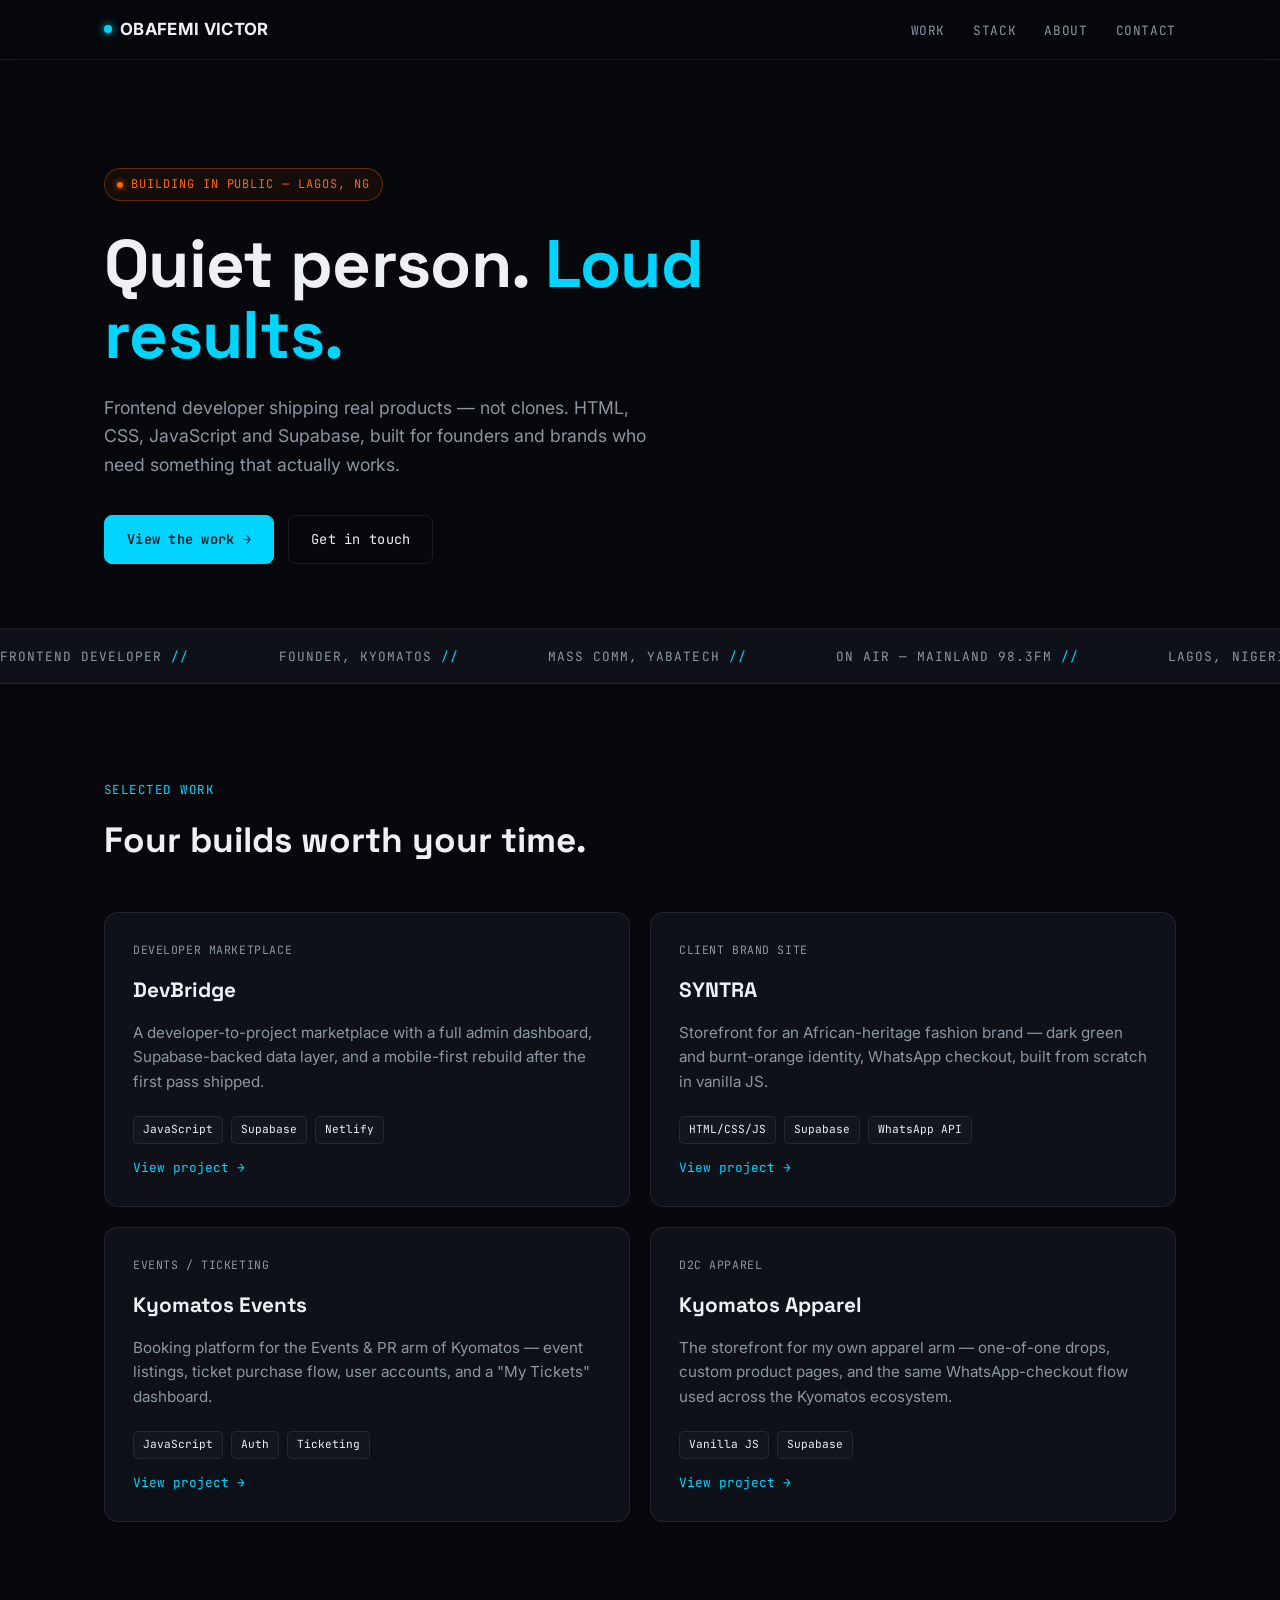
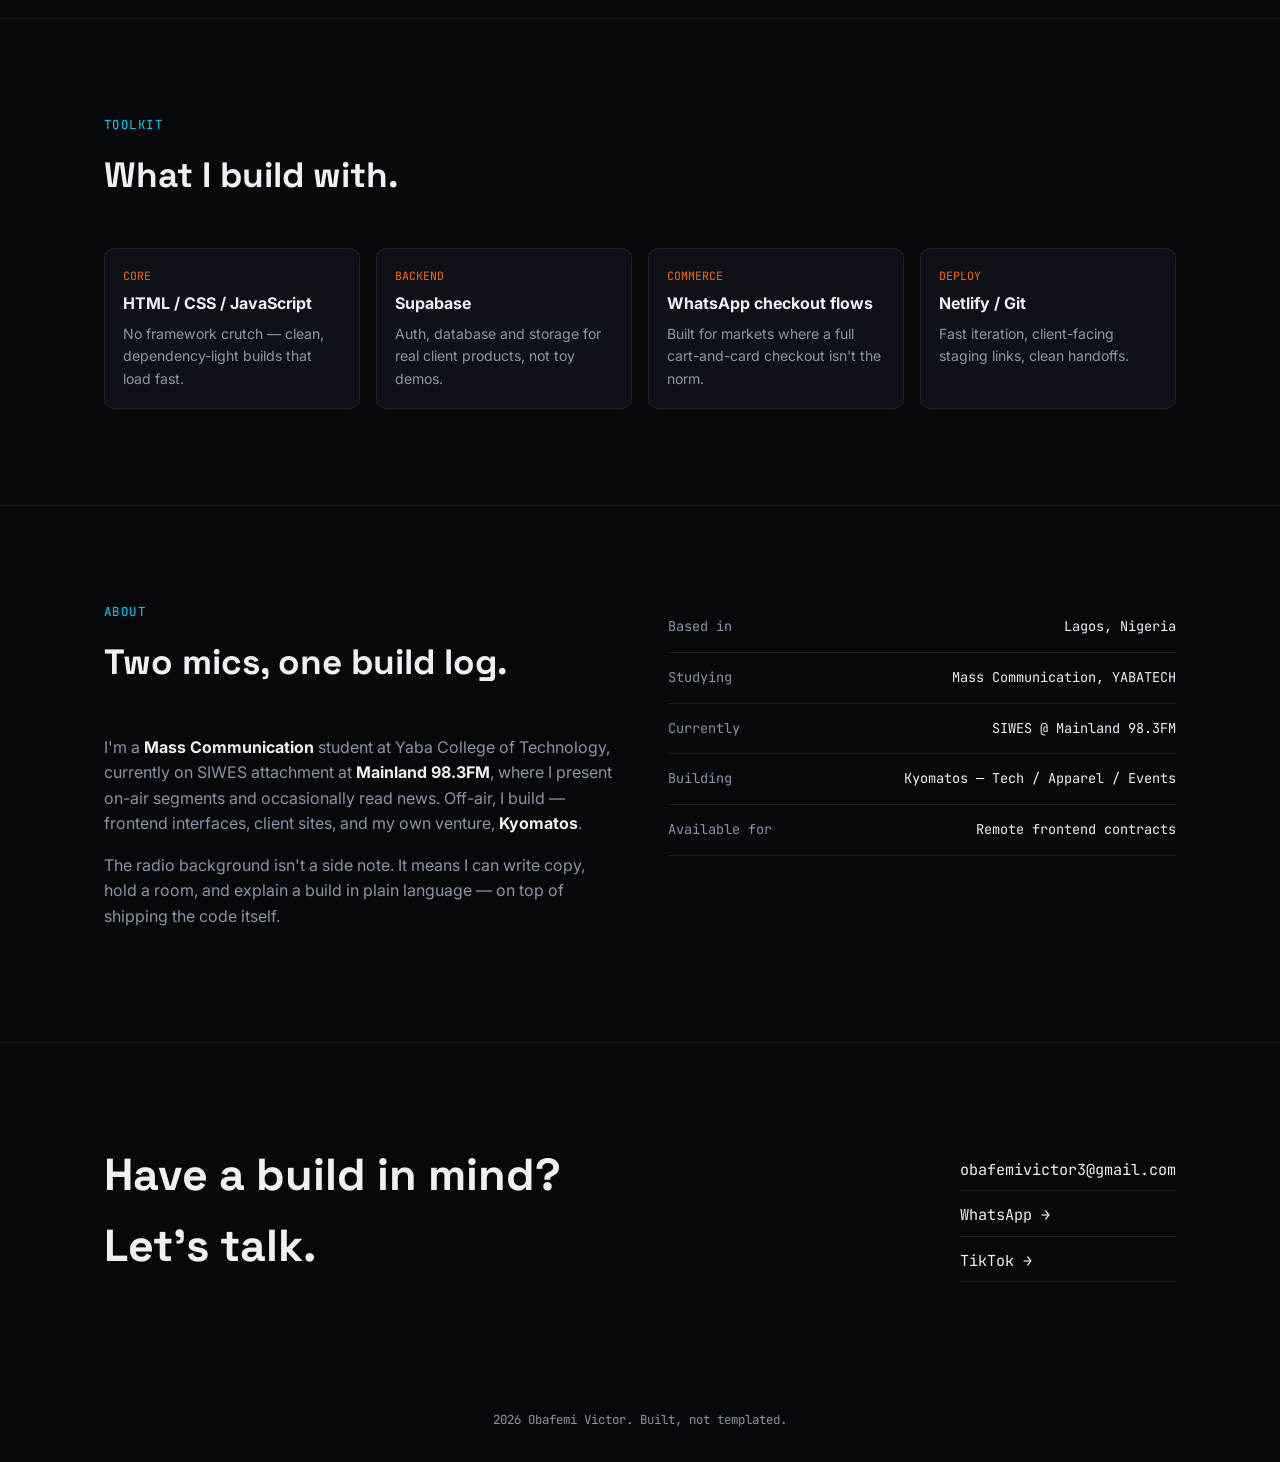
==== index.html @ 8e0d672c "Add files via upload" ====
<!DOCTYPE html>
<html lang="en">
<head>
<meta charset="UTF-8">
<meta name="viewport" content="width=device-width, initial-scale=1.0">
<title>Obafemi Victor — Frontend Developer</title>
<meta name="description" content="Obafemi Victor — frontend developer building Kyomatos, DevBridge, SYNTRA and more. Lagos, Nigeria.">
<link rel="preconnect" href="https://fonts.googleapis.com">
<link rel="preconnect" href="https://fonts.gstatic.com" crossorigin>
<link href="https://fonts.googleapis.com/css2?family=Space+Grotesk:wght@500;600;700&family=Inter:wght@400;500;600&family=JetBrains+Mono:wght@400;500&display=swap" rel="stylesheet">
<link rel="stylesheet" href="style.css">
</head>
<body>
<a class="skip-link" href="#main">Skip to content</a>

<header>
  <div class="navbar">
    <a href="#" class="brand"><span class="dot"></span> OBAFEMI VICTOR</a>
    <button class="nav-toggle" id="navToggle" aria-controls="primary-nav" aria-expanded="false" aria-label="Toggle navigation">☰</button>
    <nav id="primary-nav" aria-label="Primary">
      <ul>
        <li><a href="#work">Work</a></li>
        <li><a href="#stack">Stack</a></li>
        <li><a href="#about">About</a></li>
        <li><a href="#contact">Contact</a></li>
      </ul>
    </nav>
  </div>
</header>

<main id="main">

  <section class="hero">
    <div class="wrap">
      <div class="live-badge"><span class="dot"></span> Building in public — Lagos, NG</div>
      <h1>Quiet person. <span class="accent">Loud results.</span></h1>
      <p class="sub">Frontend developer shipping real products — not clones. HTML, CSS, JavaScript and Supabase, built for founders and brands who need something that actually works.</p>
      <div class="hero-ctas">
        <a href="#work" class="btn btn-primary">View the work →</a>
        <a href="#contact" class="btn btn-ghost">Get in touch</a>
      </div>
    </div>
  </section>

  <div class="ticker" aria-hidden="true">
    <div class="ticker-track">
      <span>FRONTEND DEVELOPER <span class="sep">//</span></span>
      <span>FOUNDER, KYOMATOS <span class="sep">//</span></span>
      <span>MASS COMM, YABATECH <span class="sep">//</span></span>
      <span>ON AIR — MAINLAND 98.3FM <span class="sep">//</span></span>
      <span>LAGOS, NIGERIA <span class="sep">//</span></span>
      <span>FRONTEND DEVELOPER <span class="sep">//</span></span>
      <span>FOUNDER, KYOMATOS <span class="sep">//</span></span>
      <span>MASS COMM, YABATECH <span class="sep">//</span></span>
      <span>ON AIR — MAINLAND 98.3FM <span class="sep">//</span></span>
      <span>LAGOS, NIGERIA <span class="sep">//</span></span>
    </div>
  </div>

  <section id="work">
    <div class="wrap">
      <div class="eyebrow">Selected work</div>
      <h2 class="section-title">Four builds worth your time.</h2>
      <div class="work-grid">

        <article class="work-card">
          <span class="freq">DEVELOPER MARKETPLACE</span>
          <h3>DevBridge</h3>
          <p>A developer-to-project marketplace with a full admin dashboard, Supabase-backed data layer, and a mobile-first rebuild after the first pass shipped.</p>
          <div class="tag-row">
            <span class="tag">JavaScript</span>
            <span class="tag">Supabase</span>
            <span class="tag">Netlify</span>
          </div>
          <a href="https://devbrigde.netlify.app" class="work-link" target="_blank">View project →</a>
        </article>

        <article class="work-card">
          <span class="freq">CLIENT BRAND SITE</span>
          <h3>SYNTRA</h3>
          <p>Storefront for an African-heritage fashion brand — dark green and burnt-orange identity, WhatsApp checkout, built from scratch in vanilla JS.</p>
          <div class="tag-row">
            <span class="tag">HTML/CSS/JS</span>
            <span class="tag">Supabase</span>
            <span class="tag">WhatsApp API</span>
          </div>
          <a href="#" class="work-link">View project →</a>
        </article>

        <article class="work-card">
          <span class="freq">EVENTS / TICKETING</span>
          <h3>Kyomatos Events</h3>
          <p>Booking platform for the Events & PR arm of Kyomatos — event listings, ticket purchase flow, user accounts, and a "My Tickets" dashboard.</p>
          <div class="tag-row">
            <span class="tag">JavaScript</span>
            <span class="tag">Auth</span>
            <span class="tag">Ticketing</span>
          </div>
          <a href="https://kyomatos-events.netlify.app/" class="work-link" target="_blank" rel="noopener">View project →</a>
        </article>

        <article class="work-card">
          <span class="freq">D2C APPAREL</span>
          <h3>Kyomatos Apparel</h3>
          <p>The storefront for my own apparel arm — one-of-one drops, custom product pages, and the same WhatsApp-checkout flow used across the Kyomatos ecosystem.</p>
          <div class="tag-row">
            <span class="tag">Vanilla JS</span>
            <span class="tag">Supabase</span>
          </div>
          <a href="https://kyomatos-apparel.netlify.app" class="work-link" target="_blank">View project →</a>
        </article>

      </div>
    </div>
  </section>

  <section id="stack">
    <div class="wrap">
      <div class="eyebrow">Toolkit</div>
      <h2 class="section-title">What I build with.</h2>
      <div class="stack-grid">
        <div class="stack-item"><span class="freq">CORE</span><h4>HTML / CSS / JavaScript</h4><p>No framework crutch — clean, dependency-light builds that load fast.</p></div>
        <div class="stack-item"><span class="freq">BACKEND</span><h4>Supabase</h4><p>Auth, database and storage for real client products, not toy demos.</p></div>
        <div class="stack-item"><span class="freq">COMMERCE</span><h4>WhatsApp checkout flows</h4><p>Built for markets where a full cart-and-card checkout isn't the norm.</p></div>
        <div class="stack-item"><span class="freq">DEPLOY</span><h4>Netlify / Git</h4><p>Fast iteration, client-facing staging links, clean handoffs.</p></div>
      </div>
    </div>
  </section>

  <section id="about">
    <div class="wrap">
      <div class="about-layout">
        <div>
          <div class="eyebrow">About</div>
          <h2 class="section-title">Two mics, one build log.</h2>
          <p>I'm a <strong>Mass Communication</strong> student at Yaba College of Technology, currently on SIWES attachment at <strong>Mainland 98.3FM</strong>, where I present on-air segments and occasionally read news. Off-air, I build — frontend interfaces, client sites, and my own venture, <strong>Kyomatos</strong>.</p>
          <p>The radio background isn't a side note. It means I can write copy, hold a room, and explain a build in plain language — on top of shipping the code itself.</p>
        </div>
        <div>
          <div class="stat-line"><span>Based in</span><span>Lagos, Nigeria</span></div>
          <div class="stat-line"><span>Studying</span><span>Mass Communication, YABATECH</span></div>
          <div class="stat-line"><span>Currently</span><span>SIWES @ Mainland 98.3FM</span></div>
          <div class="stat-line"><span>Building</span><span>Kyomatos — Tech / Apparel / Events</span></div>
          <div class="stat-line"><span>Available for</span><span>Remote frontend contracts</span></div>
        </div>
      </div>
    </div>
  </section>

  <section id="contact" class="contact-section">
    <div class="wrap">
      <div class="contact-inner">
        <h2>Have a build in mind? Let's talk.</h2>
        <div class="contact-links">
          <a href="mailto:hello@example.com">obafemivictor3@gmail.com</a>
          <a href="https://wa.me/2349076400725" target="_blank" rel="noopener">WhatsApp →</a>
          <a href="#" target="_blank" rel="noopener">TikTok →</a>
        </div>
      </div>
    </div>
  </section>

</main>

<footer>
  <span id="year"></span> Obafemi Victor. Built, not templated.
</footer>

<script>
  document.getElementById('year').textContent = new Date().getFullYear();

  const navToggle = document.getElementById('navToggle');
  const primaryNav = document.getElementById('primary-nav');
  navToggle.addEventListener('click', () => {
    const isOpen = primaryNav.classList.toggle('open');
    navToggle.setAttribute('aria-expanded', isOpen);
  });
  primaryNav.querySelectorAll('a').forEach(a => {
    a.addEventListener('click', () => {
      primaryNav.classList.remove('open');
      navToggle.setAttribute('aria-expanded', 'false');
    });
  });
</script>
</body>
</html>
---- style.css ----
:root{
    --bg: #06080b;
    --surface: #0e1218;
    --surface-2: #12161e;
    --line: rgba(255,255,255,0.08);
    --text: #eef1f4;
    --muted: #8b96a3;
    --cyan: #00d4ff;
    --orange: #ff6600;
  }
  *{ margin:0; padding:0; box-sizing:border-box; }
  html{ scroll-behavior:smooth; }
  body{
    background: var(--bg);
    color: var(--text);
    font-family:'Inter', sans-serif;
    line-height:1.6;
    -webkit-font-smoothing:antialiased;
  }
  h1,h2,h3{ font-family:'Space Grotesk', sans-serif; }
  .mono{ font-family:'JetBrains Mono', monospace; }
  a{ color:inherit; text-decoration:none; }
  img{ max-width:100%; display:block; }
  ::selection{ background: var(--cyan); color:#000; }

  .skip-link{ position:absolute; left:-999px; top:0; background:#000; color:#fff; padding:10px 16px; z-index:999; }
  .skip-link:focus{ left:10px; top:10px; }

  a:focus-visible, button:focus-visible{
    outline: 2px solid var(--cyan);
    outline-offset: 3px;
  }

  @media (prefers-reduced-motion: reduce){
    *{ animation-duration:0.001ms !important; animation-iteration-count:1 !important; transition-duration:0.001ms !important; scroll-behavior:auto !important; }
  }

  .wrap{ max-width:1120px; margin:0 auto; padding:0 24px; }

  /* ---------- NAV ---------- */
  header{
    position:fixed; top:0; left:0; right:0; z-index:100;
    background: rgba(6,8,11,0.85);
    backdrop-filter: blur(10px);
    border-bottom:1px solid var(--line);
  }
  .navbar{
    display:flex; align-items:center; justify-content:space-between;
    padding:16px 24px; max-width:1120px; margin:0 auto;
  }
  .brand{
    font-weight:700; font-size:1.05rem; letter-spacing:0.02em;
    display:flex; align-items:center; gap:8px;
  }
  .brand .dot{
    width:8px; height:8px; border-radius:50%; background:var(--cyan);
    box-shadow:0 0 8px var(--cyan);
    animation: pulse 2s ease-in-out infinite;
  }
  @keyframes pulse{ 0%,100%{ opacity:1; } 50%{ opacity:0.35; } }

  nav ul{ list-style:none; display:flex; gap:28px; }
  nav a{
    font-family:'JetBrains Mono', monospace;
    font-size:0.8rem; letter-spacing:0.05em; color:var(--muted);
    text-transform:uppercase; transition:color 0.2s ease;
  }
  nav a:hover{ color:var(--cyan); }

  .nav-toggle{
    display:none; background:none; border:1px solid var(--line);
    color:var(--text); padding:6px 10px; border-radius:6px; font-size:1.1rem; cursor:pointer;
  }

  /* ---------- HERO ---------- */
  .hero{
    padding:168px 0 64px;
    border-bottom:1px solid var(--line);
  }
  .live-badge{
    display:inline-flex; align-items:center; gap:8px;
    font-family:'JetBrains Mono', monospace; font-size:0.75rem;
    letter-spacing:0.08em; text-transform:uppercase;
    color: var(--orange);
    border:1px solid rgba(255,102,0,0.35);
    background: rgba(255,102,0,0.06);
    padding:6px 12px; border-radius:999px;
    margin-bottom:28px;
  }
  .live-badge .dot{
    width:6px; height:6px; border-radius:50%; background:var(--orange);
    box-shadow:0 0 6px var(--orange);
    animation: pulse 1.6s ease-in-out infinite;
  }
  .hero h1{
    font-size:clamp(2.4rem, 6vw, 4.2rem);
    line-height:1.05;
    font-weight:700;
    max-width:820px;
    letter-spacing:-0.01em;
  }
  .hero h1 .accent{ color: var(--cyan); }
  .hero p.sub{
    margin-top:24px;
    max-width:560px;
    font-size:1.1rem;
    color: var(--muted);
  }
  .hero-ctas{ display:flex; gap:14px; margin-top:36px; flex-wrap:wrap; }
  .btn{
    display:inline-flex; align-items:center; gap:8px;
    padding:13px 22px; border-radius:8px;
    font-family:'JetBrains Mono', monospace; font-size:0.85rem;
    letter-spacing:0.02em;
    border:1px solid var(--line);
    transition: border-color 0.2s ease, transform 0.2s ease, background 0.2s ease;
  }
  .btn-primary{ background: var(--cyan); color:#001318; border-color:var(--cyan); font-weight:600; }
  .btn-primary:hover{ transform: translateY(-2px); box-shadow:0 8px 24px rgba(0,212,255,0.25); }
  .btn-ghost:hover{ border-color: var(--cyan); color:var(--cyan); }

  /* ---------- TICKER ---------- */
  .ticker{
    border-bottom:1px solid var(--line);
    background: var(--surface);
    overflow:hidden;
    white-space:nowrap;
    padding:14px 0;
  }
  .ticker-track{
    display:inline-block;
    font-family:'JetBrains Mono', monospace;
    font-size:0.8rem; letter-spacing:0.08em; color:var(--muted);
    animation: scroll-left 28s linear infinite;
  }
  .ticker-track span{ margin-right:40px; }
  .ticker-track .sep{ color: var(--cyan); }
  @keyframes scroll-left{
    from{ transform: translateX(0); }
    to{ transform: translateX(-50%); }
  }

  /* ---------- SECTION HEADERS ---------- */
  section{ padding:96px 0; border-bottom:1px solid var(--line); }
  .eyebrow{
    font-family:'JetBrains Mono', monospace;
    font-size:0.78rem; letter-spacing:0.12em; text-transform:uppercase;
    color: var(--cyan); margin-bottom:12px;
  }
  .section-title{
    font-size:clamp(1.6rem, 3vw, 2.2rem);
    font-weight:700; margin-bottom:44px;
    max-width:600px;
  }

  /* ---------- WORK ---------- */
  .work-grid{
    display:grid; grid-template-columns:repeat(2, 1fr); gap:20px;
  }
  .work-card{
    background: var(--surface);
    border:1px solid var(--line);
    border-radius:14px;
    padding:28px;
    display:flex; flex-direction:column; gap:14px;
    transition: transform 0.25s ease, border-color 0.25s ease;
  }
  .work-card:hover{ transform: translateY(-4px); border-color: rgba(0,212,255,0.35); }
  .work-card .freq{
    font-family:'JetBrains Mono', monospace;
    font-size:0.72rem; color:var(--muted); letter-spacing:0.05em;
  }
  .work-card h3{ font-size:1.3rem; }
  .work-card p{ color: var(--muted); font-size:0.95rem; }
  .tag-row{ display:flex; flex-wrap:wrap; gap:8px; margin-top:auto; padding-top:8px; }
  .tag{
    font-family:'JetBrains Mono', monospace;
    font-size:0.7rem; color: var(--text);
    background: var(--surface-2);
    border:1px solid var(--line);
    padding:4px 9px; border-radius:5px;
  }
  .work-link{
    font-family:'JetBrains Mono', monospace; font-size:0.8rem;
    color: var(--cyan); display:inline-flex; align-items:center; gap:6px;
  }
  .work-link:hover{ text-decoration:underline; }

  /* ---------- STACK ---------- */
  .stack-grid{
    display:grid; grid-template-columns:repeat(auto-fit, minmax(220px,1fr));
    gap:16px;
  }
  .stack-item{
    border:1px solid var(--line); border-radius:10px; padding:18px;
    background: var(--surface);
  }
  .stack-item .freq{ font-family:'JetBrains Mono', monospace; color:var(--orange); font-size:0.72rem; margin-bottom:6px; display:block; }
  .stack-item h4{ font-size:1rem; margin-bottom:6px; }
  .stack-item p{ color:var(--muted); font-size:0.88rem; }

  /* ---------- ABOUT ---------- */
  .about-layout{ display:grid; grid-template-columns:1fr 1fr; gap:56px; align-items:start; }
  .about-layout p{ color:var(--muted); margin-bottom:16px; font-size:1rem; }
  .about-layout p strong{ color:var(--text); }
  .stat-line{
    display:flex; justify-content:space-between; padding:14px 0;
    border-bottom:1px solid var(--line);
    font-family:'JetBrains Mono', monospace; font-size:0.85rem;
  }
  .stat-line span:first-child{ color:var(--muted); }
  .stat-line span:last-child{ color:var(--text); }

  /* ---------- CONTACT ---------- */
  .contact-section{ border-bottom:none; }
  .contact-inner{
    display:flex; justify-content:space-between; align-items:flex-end;
    flex-wrap:wrap; gap:32px;
  }
  .contact-inner h2{
    font-size:clamp(1.8rem, 4vw, 2.8rem);
    max-width:560px;
  }
  .contact-links{ display:flex; flex-direction:column; gap:12px; }
  .contact-links a{
    font-family:'JetBrains Mono', monospace; font-size:0.95rem;
    color:var(--text); border-bottom:1px solid var(--line); padding-bottom:8px;
    transition:color 0.2s ease, border-color 0.2s ease;
  }
  .contact-links a:hover{ color:var(--cyan); border-color:var(--cyan); }

  footer{
    padding:32px 0; text-align:center;
    font-family:'JetBrains Mono', monospace; font-size:0.78rem; color:var(--muted);
  }

  /* ---------- RESPONSIVE ---------- */
  @media (max-width: 860px){
    .work-grid{ grid-template-columns:1fr; }
    .about-layout{ grid-template-columns:1fr; }
  }
  @media (max-width: 640px){
    .nav-toggle{ display:inline-flex; }
    nav#primary-nav{ display:none; position:absolute; top:100%; left:0; right:0; background:var(--bg); border-bottom:1px solid var(--line); }
    nav#primary-nav.open{ display:block; }
    nav#primary-nav ul{ flex-direction:column; gap:0; padding:8px 24px 16px; }
    nav#primary-nav a{ display:block; padding:12px 0; border-bottom:1px solid var(--line); }
    .hero{ padding-top:150px; }
    .contact-inner{ flex-direction:column; align-items:flex-start; }
  }
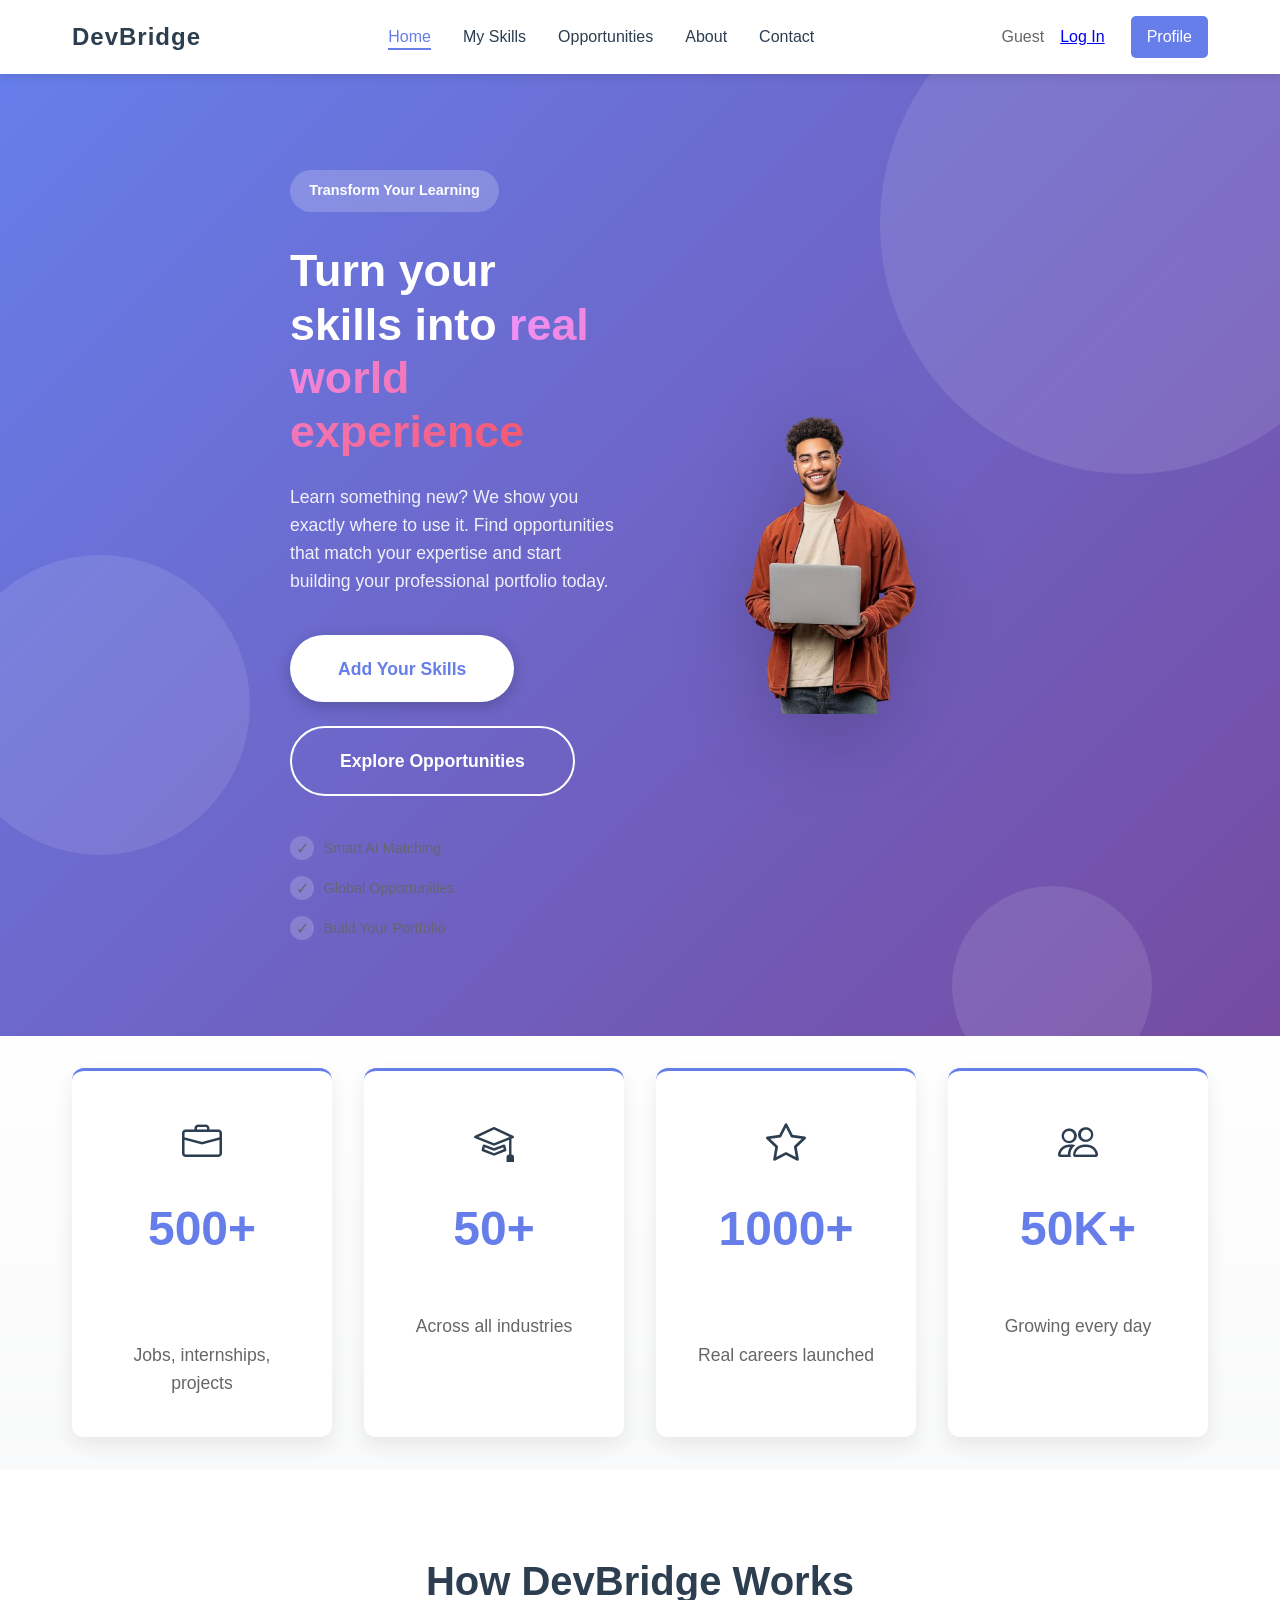
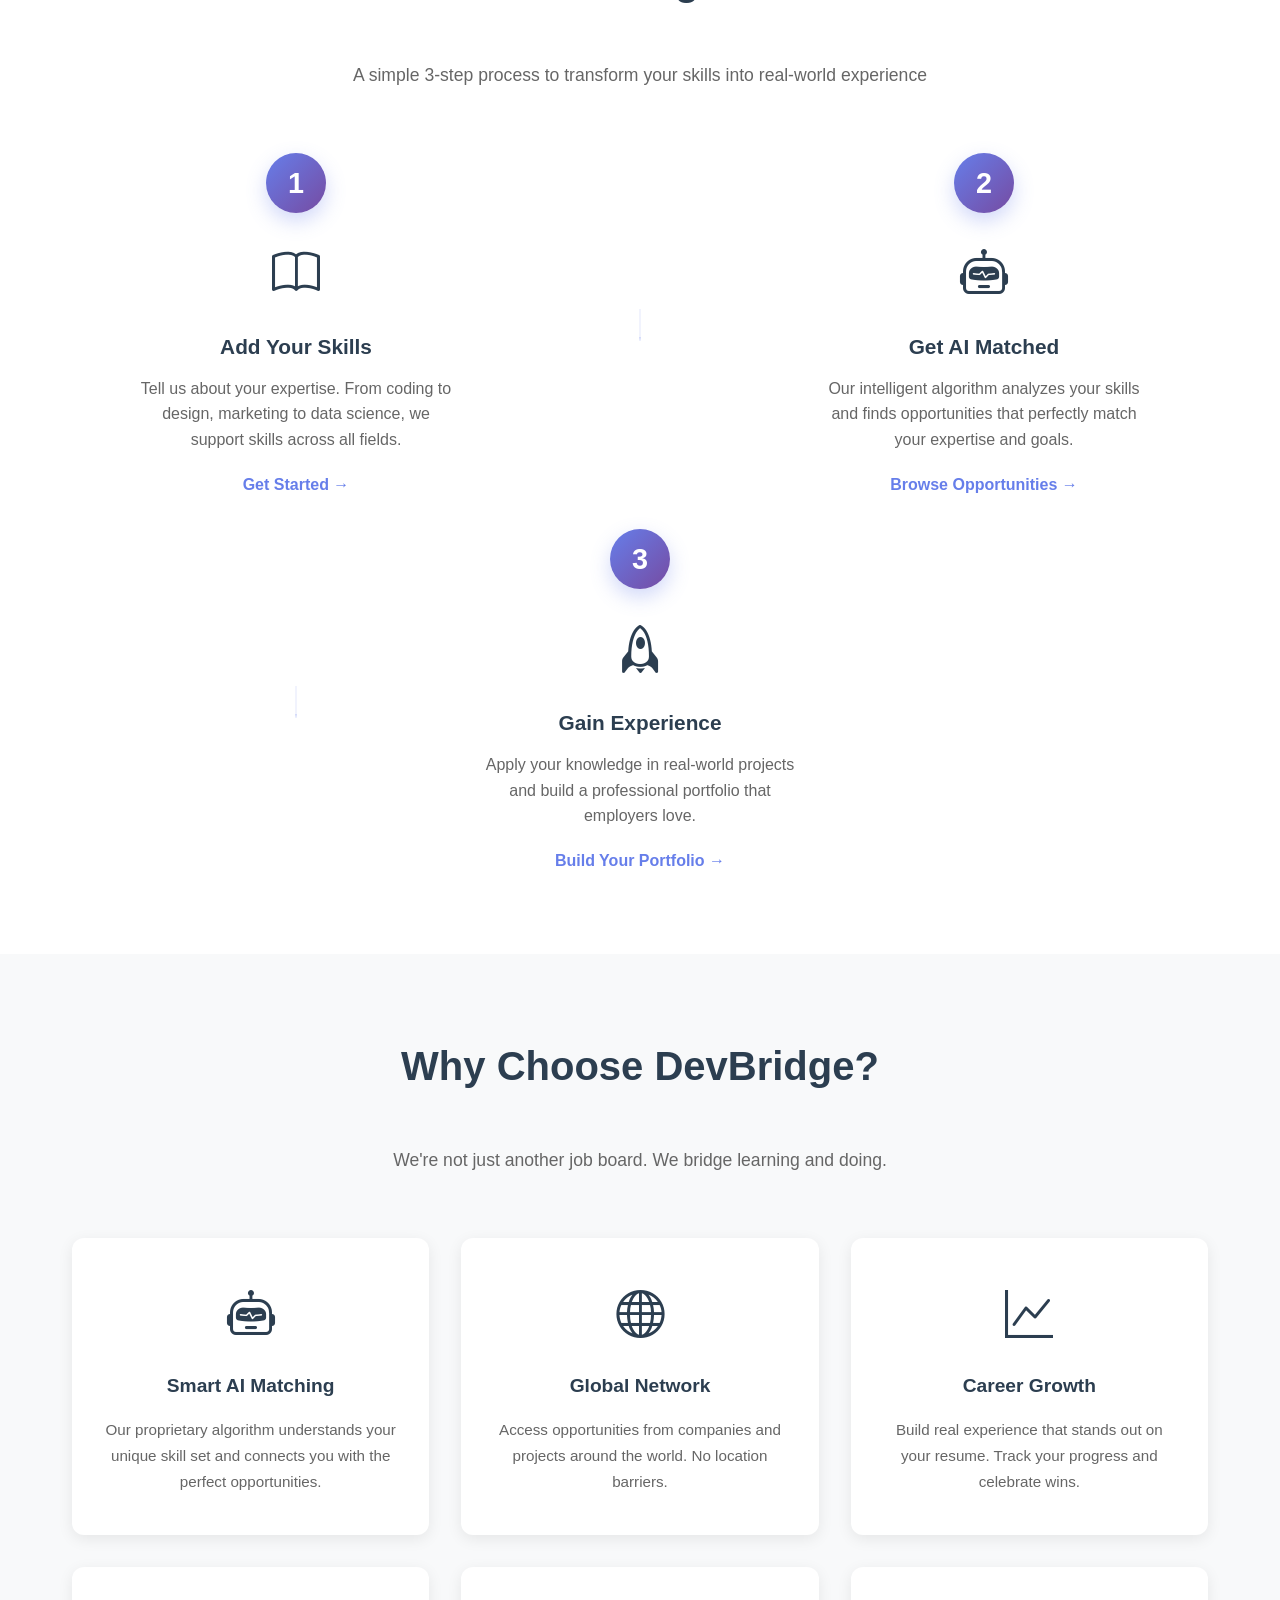
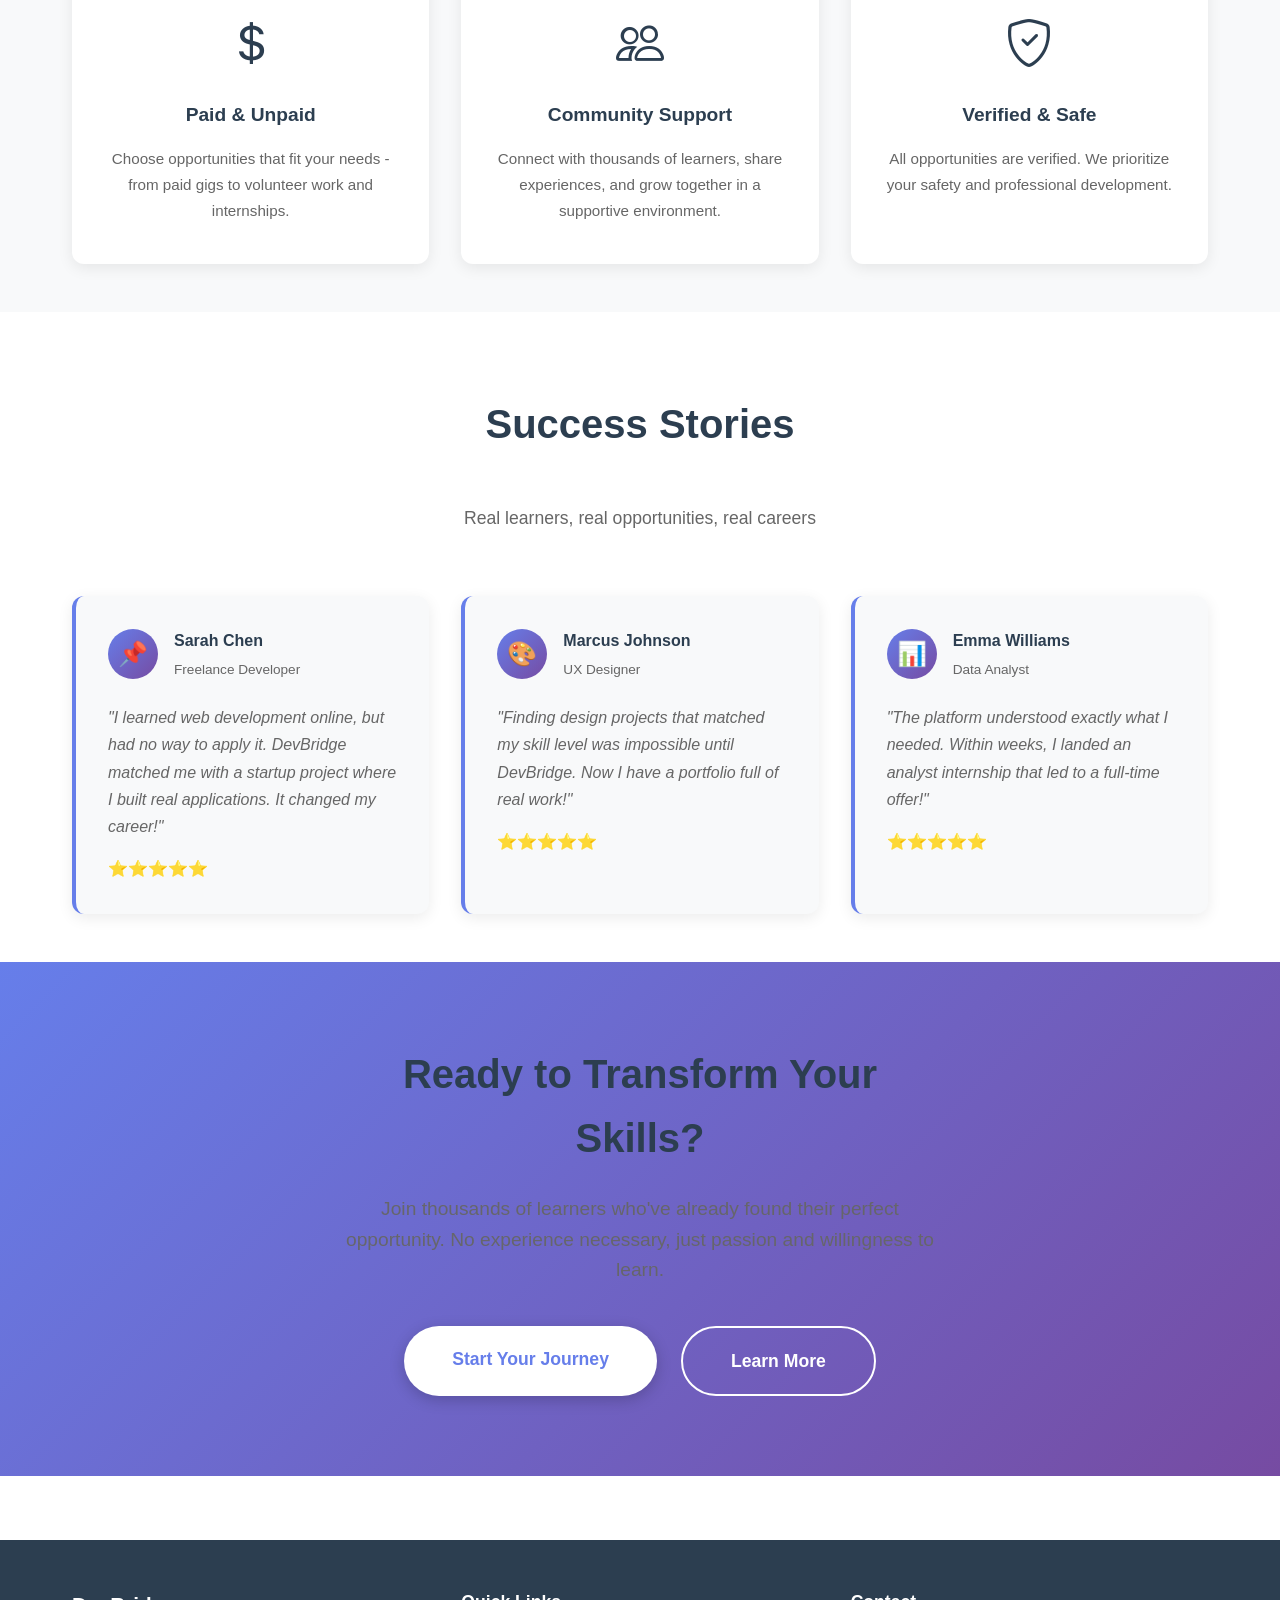
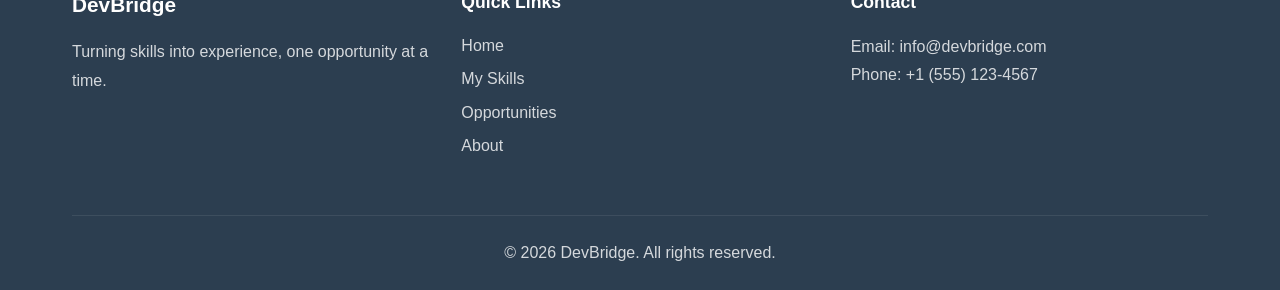
==== commit 8f14b5bf: "Add files via upload" ====
--- a/index.html
+++ b/index.html
@@ -1,186 +1,301 @@
-<!DOCTYPE html>
-<html lang="en">
-<head>
-<meta charset="UTF-8">
-<meta name="viewport" content="width=device-width, initial-scale=1.0">
-<title>Obafemi Victor — Frontend Developer</title>
-<meta name="description" content="Obafemi Victor — frontend developer building Kyomatos, DevBridge, SYNTRA and more. Lagos, Nigeria.">
-<link rel="preconnect" href="https://fonts.googleapis.com">
-<link rel="preconnect" href="https://fonts.gstatic.com" crossorigin>
-<link href="https://fonts.googleapis.com/css2?family=Space+Grotesk:wght@500;600;700&family=Inter:wght@400;500;600&family=JetBrains+Mono:wght@400;500&display=swap" rel="stylesheet">
-<link rel="stylesheet" href="style.css">
-</head>
-<body>
-<a class="skip-link" href="#main">Skip to content</a>
-
-<header>
-  <div class="navbar">
-    <a href="#" class="brand"><span class="dot"></span> OBAFEMI VICTOR</a>
-    <button class="nav-toggle" id="navToggle" aria-controls="primary-nav" aria-expanded="false" aria-label="Toggle navigation">☰</button>
-    <nav id="primary-nav" aria-label="Primary">
-      <ul>
-        <li><a href="#work">Work</a></li>
-        <li><a href="#stack">Stack</a></li>
-        <li><a href="#about">About</a></li>
-        <li><a href="#contact">Contact</a></li>
-      </ul>
-    </nav>
-  </div>
-</header>
-
-<main id="main">
-
-  <section class="hero">
-    <div class="wrap">
-      <div class="live-badge"><span class="dot"></span> Building in public — Lagos, NG</div>
-      <h1>Quiet person. <span class="accent">Loud results.</span></h1>
-      <p class="sub">Frontend developer shipping real products — not clones. HTML, CSS, JavaScript and Supabase, built for founders and brands who need something that actually works.</p>
-      <div class="hero-ctas">
-        <a href="#work" class="btn btn-primary">View the work →</a>
-        <a href="#contact" class="btn btn-ghost">Get in touch</a>
-      </div>
-    </div>
-  </section>
-
-  <div class="ticker" aria-hidden="true">
-    <div class="ticker-track">
-      <span>FRONTEND DEVELOPER <span class="sep">//</span></span>
-      <span>FOUNDER, KYOMATOS <span class="sep">//</span></span>
-      <span>MASS COMM, YABATECH <span class="sep">//</span></span>
-      <span>ON AIR — MAINLAND 98.3FM <span class="sep">//</span></span>
-      <span>LAGOS, NIGERIA <span class="sep">//</span></span>
-      <span>FRONTEND DEVELOPER <span class="sep">//</span></span>
-      <span>FOUNDER, KYOMATOS <span class="sep">//</span></span>
-      <span>MASS COMM, YABATECH <span class="sep">//</span></span>
-      <span>ON AIR — MAINLAND 98.3FM <span class="sep">//</span></span>
-      <span>LAGOS, NIGERIA <span class="sep">//</span></span>
-    </div>
-  </div>
-
-  <section id="work">
-    <div class="wrap">
-      <div class="eyebrow">Selected work</div>
-      <h2 class="section-title">Four builds worth your time.</h2>
-      <div class="work-grid">
-
-        <article class="work-card">
-          <span class="freq">DEVELOPER MARKETPLACE</span>
-          <h3>DevBridge</h3>
-          <p>A developer-to-project marketplace with a full admin dashboard, Supabase-backed data layer, and a mobile-first rebuild after the first pass shipped.</p>
-          <div class="tag-row">
-            <span class="tag">JavaScript</span>
-            <span class="tag">Supabase</span>
-            <span class="tag">Netlify</span>
-          </div>
-          <a href="https://devbrigde.netlify.app" class="work-link" target="_blank">View project →</a>
-        </article>
-
-        <article class="work-card">
-          <span class="freq">CLIENT BRAND SITE</span>
-          <h3>SYNTRA</h3>
-          <p>Storefront for an African-heritage fashion brand — dark green and burnt-orange identity, WhatsApp checkout, built from scratch in vanilla JS.</p>
-          <div class="tag-row">
-            <span class="tag">HTML/CSS/JS</span>
-            <span class="tag">Supabase</span>
-            <span class="tag">WhatsApp API</span>
-          </div>
-          <a href="#" class="work-link">View project →</a>
-        </article>
-
-        <article class="work-card">
-          <span class="freq">EVENTS / TICKETING</span>
-          <h3>Kyomatos Events</h3>
-          <p>Booking platform for the Events & PR arm of Kyomatos — event listings, ticket purchase flow, user accounts, and a "My Tickets" dashboard.</p>
-          <div class="tag-row">
-            <span class="tag">JavaScript</span>
-            <span class="tag">Auth</span>
-            <span class="tag">Ticketing</span>
-          </div>
-          <a href="https://kyomatos-events.netlify.app/" class="work-link" target="_blank" rel="noopener">View project →</a>
-        </article>
-
-        <article class="work-card">
-          <span class="freq">D2C APPAREL</span>
-          <h3>Kyomatos Apparel</h3>
-          <p>The storefront for my own apparel arm — one-of-one drops, custom product pages, and the same WhatsApp-checkout flow used across the Kyomatos ecosystem.</p>
-          <div class="tag-row">
-            <span class="tag">Vanilla JS</span>
-            <span class="tag">Supabase</span>
-          </div>
-          <a href="https://kyomatos-apparel.netlify.app" class="work-link" target="_blank">View project →</a>
-        </article>
-
-      </div>
-    </div>
-  </section>
-
-  <section id="stack">
-    <div class="wrap">
-      <div class="eyebrow">Toolkit</div>
-      <h2 class="section-title">What I build with.</h2>
-      <div class="stack-grid">
-        <div class="stack-item"><span class="freq">CORE</span><h4>HTML / CSS / JavaScript</h4><p>No framework crutch — clean, dependency-light builds that load fast.</p></div>
-        <div class="stack-item"><span class="freq">BACKEND</span><h4>Supabase</h4><p>Auth, database and storage for real client products, not toy demos.</p></div>
-        <div class="stack-item"><span class="freq">COMMERCE</span><h4>WhatsApp checkout flows</h4><p>Built for markets where a full cart-and-card checkout isn't the norm.</p></div>
-        <div class="stack-item"><span class="freq">DEPLOY</span><h4>Netlify / Git</h4><p>Fast iteration, client-facing staging links, clean handoffs.</p></div>
-      </div>
-    </div>
-  </section>
-
-  <section id="about">
-    <div class="wrap">
-      <div class="about-layout">
-        <div>
-          <div class="eyebrow">About</div>
-          <h2 class="section-title">Two mics, one build log.</h2>
-          <p>I'm a <strong>Mass Communication</strong> student at Yaba College of Technology, currently on SIWES attachment at <strong>Mainland 98.3FM</strong>, where I present on-air segments and occasionally read news. Off-air, I build — frontend interfaces, client sites, and my own venture, <strong>Kyomatos</strong>.</p>
-          <p>The radio background isn't a side note. It means I can write copy, hold a room, and explain a build in plain language — on top of shipping the code itself.</p>
-        </div>
-        <div>
-          <div class="stat-line"><span>Based in</span><span>Lagos, Nigeria</span></div>
-          <div class="stat-line"><span>Studying</span><span>Mass Communication, YABATECH</span></div>
-          <div class="stat-line"><span>Currently</span><span>SIWES @ Mainland 98.3FM</span></div>
-          <div class="stat-line"><span>Building</span><span>Kyomatos — Tech / Apparel / Events</span></div>
-          <div class="stat-line"><span>Available for</span><span>Remote frontend contracts</span></div>
-        </div>
-      </div>
-    </div>
-  </section>
-
-  <section id="contact" class="contact-section">
-    <div class="wrap">
-      <div class="contact-inner">
-        <h2>Have a build in mind? Let's talk.</h2>
-        <div class="contact-links">
-          <a href="mailto:hello@example.com">obafemivictor3@gmail.com</a>
-          <a href="https://wa.me/2349076400725" target="_blank" rel="noopener">WhatsApp →</a>
-          <a href="#" target="_blank" rel="noopener">TikTok →</a>
-        </div>
-      </div>
-    </div>
-  </section>
-
-</main>
-
-<footer>
-  <span id="year"></span> Obafemi Victor. Built, not templated.
-</footer>
-
-<script>
-  document.getElementById('year').textContent = new Date().getFullYear();
-
-  const navToggle = document.getElementById('navToggle');
-  const primaryNav = document.getElementById('primary-nav');
-  navToggle.addEventListener('click', () => {
-    const isOpen = primaryNav.classList.toggle('open');
-    navToggle.setAttribute('aria-expanded', isOpen);
-  });
-  primaryNav.querySelectorAll('a').forEach(a => {
-    a.addEventListener('click', () => {
-      primaryNav.classList.remove('open');
-      navToggle.setAttribute('aria-expanded', 'false');
-    });
-  });
-</script>
-</body>
-</html>+<!DOCTYPE html>
+<html lang="en">
+<head>
+    <meta charset="UTF-8">
+    <meta name="viewport" content="width=device-width, initial-scale=1.0">
+    <title>DevBridge - Turn Your Skills Into Real World Experience</title>
+    <link rel="stylesheet" href="styles.css">
+    <link rel="stylesheet" href="https://cdn.jsdelivr.net/npm/bootstrap-icons@1.13.1/font/bootstrap-icons.min.css">
+</head> 
+<body>
+    <header>
+        <nav>
+            <div class="logo">DevBridge</div>
+            <ul class="nav-links">
+                <li><a href="index.html" class="active">Home</a></li>
+                <li><a href="my-skills.html">My Skills</a></li>
+                <li><a href="opportunities.html">Opportunities</a></li>
+                <li><a href="about.html">About</a></li>
+                <li><a href="contact.html">Contact</a></li>
+            </ul>
+            <div class="user-section">
+                <span id="user-name">Guest</span>
+                <a href="login.html" id="login-link" style="margin-right:10px;">Log In</a>
+                <a href="profile.html" class="profile-btn">Profile</a>
+            </div>
+        </nav>
+    </header>
+
+    <!-- Hero Section -->
+    <section class="home-hero">
+        <div class="hero-background">
+            <div class="hero-accent accent-1"></div>
+            <div class="hero-accent accent-2"></div>
+            <div class="hero-accent accent-3"></div>
+        </div>
+        
+        <div class="hero-content">
+            <div class="hero-text">
+                <div class="hero-badge"> Transform Your Learning</div>
+                <h1>Turn your skills into <span class="gradient-text">real world experience</span></h1>
+                <p class="hero-description">Learn something new? We show you exactly where to use it. Find opportunities that match your expertise and start building your professional portfolio today.</p>
+                <div class="hero-buttons">
+                    <a href="my-skills.html" class="cta-button primary large">
+                        <span>Add Your Skills</span>
+                    </a>
+                    <a href="opportunities.html" class="cta-button secondary large">
+                        <span>Explore Opportunities</span>
+                    </a>
+                </div>
+                <div class="hero-meta">
+                    <div class="meta-item">
+                        <span class="meta-icon">✓</span>
+                        <span>Smart AI Matching</span>
+                    </div>
+                    <div class="meta-item">
+                        <span class="meta-icon">✓</span>
+                        <span>Global Opportunities</span>
+                    </div>
+                    <div class="meta-item">
+                        <span class="meta-icon">✓</span>
+                        <span>Build Your Portfolio</span>
+                    </div>
+                </div>
+            </div>
+
+            <div class="hero-visual">
+                <div class="hero-img-wrapper">
+                    <img src="man.png" alt="Hero Image">
+                </div>
+            </div>
+        </div>
+    </section>
+
+    <!-- Stats Section -->
+    <section class="stats-showcase">
+        <div class="container">
+            <div class="stats-grid">
+                <div class="stat-card">
+                    <div class="stat-icon"><i class="bi bi-briefcase"></i></div>
+                    <h3>500+</h3>
+                    <p class="stat-label">Active Opportunities</p>
+                    <p class="stat-description">Jobs, internships, projects</p>
+                </div>
+                <div class="stat-card">
+                    <div class="stat-icon"><i class="bi bi-mortarboard"></i></div>
+                    <h3>50+</h3>
+                    <p class="stat-label">Skills Supported</p>
+                    <p class="stat-description">Across all industries</p>
+                </div>
+                <div class="stat-card">
+                    <div class="stat-icon"><i class="bi bi-star"></i></div>
+                    <h3>1000+</h3>
+                    <p class="stat-label">Successful Matches</p>
+                    <p class="stat-description">Real careers launched</p>
+                </div>
+                <div class="stat-card">
+                    <div class="stat-icon"><i class="bi bi-people"></i></div>
+                    <h3>50K+</h3>
+                    <p class="stat-label">Active Learners</p>
+                    <p class="stat-description">Growing every day</p>
+                </div>
+            </div>
+        </div>
+    </section>
+
+    <!-- How It Works Section -->
+    <section class="section how-it-works">
+        <div class="container">
+            <div class="section-intro">
+                <h2>How DevBridge Works</h2>
+                <p>A simple 3-step process to transform your skills into real-world experience</p>
+            </div>
+
+            <div class="process-steps">
+                <div class="step">
+                    <div class="step-number">1</div>
+                    <div class="step-content">
+                        <div class="step-icon"><i class="bi bi-book"></i></div>
+                        <h3>Add Your Skills</h3>
+                        <p>Tell us about your expertise. From coding to design, marketing to data science, we support skills across all fields.</p>
+                        <a href="my-skills.html" class="step-link">Get Started →</a>
+                    </div>
+                </div>
+
+                <div class="step-divider">
+                    <svg viewBox="0 0 100 100" preserveAspectRatio="none">
+                        <line x1="50" y1="10" x2="50" y2="90" stroke="currentColor" stroke-width="2"/>
+                        <polyline points="50,90 45,80 55,80" fill="currentColor"/>
+                    </svg>
+                </div>
+
+                <div class="step">
+                    <div class="step-number">2</div>
+                    <div class="step-content">
+                        <div class="step-icon"><i class="bi bi-robot"></i></div>
+                        <h3>Get AI Matched</h3>
+                        <p>Our intelligent algorithm analyzes your skills and finds opportunities that perfectly match your expertise and goals.</p>
+                        <a href="opportunities.html" class="step-link">Browse Opportunities →</a>
+                    </div>
+                </div>
+
+                <div class="step-divider">
+                    <svg viewBox="0 0 100 100" preserveAspectRatio="none">
+                        <line x1="50" y1="10" x2="50" y2="90" stroke="currentColor" stroke-width="2"/>
+                        <polyline points="50,90 45,80 55,80" fill="currentColor"/>
+                    </svg>
+                </div>
+
+                <div class="step">
+                    <div class="step-number">3</div>
+                    <div class="step-content">
+                        <div class="step-icon"><i class="bi bi-rocket"></i></div>
+                        <h3>Gain Experience</h3>
+                        <p>Apply your knowledge in real-world projects and build a professional portfolio that employers love.</p>
+                        <a href="profile.html" class="step-link">Build Your Portfolio →</a>
+                    </div>
+                </div>
+            </div>
+        </div>
+    </section>
+
+    <!-- Why Choose Us Section -->
+    <section class="section why-us">
+        <div class="container">
+            <div class="section-intro">
+                <h2>Why Choose DevBridge?</h2>
+                <p>We're not just another job board. We bridge learning and doing.</p>
+            </div>
+
+            <div class="benefits-grid">
+                <div class="benefit-card">
+                    <div class="benefit-icon"><i class="bi bi-robot"></i></div>
+                    <h3>Smart AI Matching</h3>
+                    <p>Our proprietary algorithm understands your unique skill set and connects you with the perfect opportunities.</p>
+                </div>
+                <div class="benefit-card">
+                    <div class="benefit-icon"><i class="bi bi-globe"></i></div>
+                    <h3>Global Network</h3>
+                    <p>Access opportunities from companies and projects around the world. No location barriers.</p>
+                </div>
+                <div class="benefit-card">
+                    <div class="benefit-icon"><i class="bi bi-graph-up"></i></div>
+                    <h3>Career Growth</h3>
+                    <p>Build real experience that stands out on your resume. Track your progress and celebrate wins.</p>
+                </div>
+                <div class="benefit-card">
+                    <div class="benefit-icon"><i class="bi bi-currency-dollar"></i></div>
+                    <h3>Paid & Unpaid</h3>
+                    <p>Choose opportunities that fit your needs - from paid gigs to volunteer work and internships.</p>
+                </div>
+                <div class="benefit-card">
+                    <div class="benefit-icon"><i class="bi bi-people"></i></div>
+                    <h3>Community Support</h3>
+                    <p>Connect with thousands of learners, share experiences, and grow together in a supportive environment.</p>
+                </div>
+                <div class="benefit-card">
+                    <div class="benefit-icon"><i class="bi bi-shield-check"></i></div>
+                    <h3>Verified & Safe</h3>
+                    <p>All opportunities are verified. We prioritize your safety and professional development.</p>
+                </div>
+            </div>
+        </div>
+    </section>
+
+    <!-- Success Stories Section -->
+    <section class="section testimonials">
+        <div class="container">
+            <div class="section-intro">
+                <h2>Success Stories</h2>
+                <p>Real learners, real opportunities, real careers</p>
+            </div>
+
+            <div class="testimonials-grid">
+                <div class="testimonial-card">
+                    <div class="testimonial-header">
+                        <div class="testimonial-avatar">📌</div>
+                        <div class="testimonial-info">
+                            <h4>Sarah Chen</h4>
+                            <p>Freelance Developer</p>
+                        </div>
+                    </div>
+                    <p class="testimonial-text">"I learned web development online, but had no way to apply it. DevBridge matched me with a startup project where I built real applications. It changed my career!"</p>
+                    <div class="testimonial-rating">⭐⭐⭐⭐⭐</div>
+                </div>
+
+                <div class="testimonial-card">
+                    <div class="testimonial-header">
+                        <div class="testimonial-avatar">🎨</div>
+                        <div class="testimonial-info">
+                            <h4>Marcus Johnson</h4>
+                            <p>UX Designer</p>
+                        </div>
+                    </div>
+                    <p class="testimonial-text">"Finding design projects that matched my skill level was impossible until DevBridge. Now I have a portfolio full of real work!"</p>
+                    <div class="testimonial-rating">⭐⭐⭐⭐⭐</div>
+                </div>
+
+                <div class="testimonial-card">
+                    <div class="testimonial-header">
+                        <div class="testimonial-avatar">📊</div>
+                        <div class="testimonial-info">
+                            <h4>Emma Williams</h4>
+                            <p>Data Analyst</p>
+                        </div>
+                    </div>
+                    <p class="testimonial-text">"The platform understood exactly what I needed. Within weeks, I landed an analyst internship that led to a full-time offer!"</p>
+                    <div class="testimonial-rating">⭐⭐⭐⭐⭐</div>
+                </div>
+            </div>
+        </div>
+    </section>
+
+    <!-- Final CTA Section -->
+    <section class="section final-cta">
+        <div class="container">
+            <div class="cta-box">
+                <div class="cta-content">
+                    <h2>Ready to Transform Your Skills?</h2>
+                    <p>Join thousands of learners who've already found their perfect opportunity. No experience necessary, just passion and willingness to learn.</p>
+                    <div class="cta-actions">
+                        <a href="my-skills.html" class="cta-button primary large">Start Your Journey</a>
+                        <a href="about.html" class="cta-button secondary large">Learn More</a>
+                    </div>
+                </div>
+            </div>
+        </div>
+    </section>
+
+    <footer>
+        <div class="container">
+            <div class="footer-content">
+                <div class="footer-section">
+                    <h3>DevBridge</h3>
+                    <p>Turning skills into experience, one opportunity at a time.</p>
+                </div>
+                <div class="footer-section">
+                    <h4>Quick Links</h4>
+                    <ul>
+                        <li><a href="index.html">Home</a></li>
+                        <li><a href="my-skills.html">My Skills</a></li>
+                        <li><a href="opportunities.html">Opportunities</a></li>
+                        <li><a href="about.html">About</a></li>
+                    </ul>
+                </div>
+                <div class="footer-section">
+                    <h4>Contact</h4>
+                    <p>Email: info@devbridge.com</p>
+                    <p>Phone: +1 (555) 123-4567</p>
+                </div>
+            </div>
+            <div class="footer-bottom">
+                <p>&copy; 2026 DevBridge. All rights reserved.</p>
+            </div>
+        </div>
+    </footer>
+
+    <script src="supabase.js"></script>
+    <script src="auth.js"></script>
+    <script src="app.js"></script>
+</body>
+</html>
--- a/styles.css
+++ b/styles.css
@@ -0,0 +1,4565 @@
+* {
+    margin: 0;
+    padding: 0;
+    box-sizing: border-box;
+}
+
+:root {
+    --primary-color: #667eea;
+    --secondary-color: #764ba2;
+    --accent-color: #f093fb;
+    --text-dark: #2c3e50;
+    --text-light: #666;
+    --bg-light: #f8f9fa;
+    --white: #ffffff;
+    --success: #10b981;
+    --danger: #ef4444;
+    --warning: #f59e0b;
+}
+
+body {
+    font-family: -apple-system, BlinkMacSystemFont, 'Segoe UI', Roboto, Oxygen, Ubuntu, Cantarell, sans-serif;
+    line-height: 1.6;
+    color: var(--text-dark);
+    background: var(--white);
+}
+
+.container {
+    max-width: 1200px;
+    margin: 0 auto;
+    padding: 0 2rem;
+}
+
+/* Header & Navigation */
+header {
+    background: var(--white);
+    box-shadow: 0 2px 10px rgba(0,0,0,0.1);
+    position: sticky;
+    top: 0;
+    z-index: 1000;
+}
+
+nav {
+    max-width: 1200px;
+    margin: 0 auto;
+    padding: 1rem 2rem;
+    display: flex;
+    justify-content: space-between;
+    align-items: center;
+    gap: 2rem;
+}
+
+.logo {
+    font-size: 1.5rem;
+    font-weight: 700;
+    color: var(--text-dark);
+    letter-spacing: 1px;
+}
+
+.nav-links {
+    display: flex;
+    gap: 2rem;
+    list-style: none;
+}
+
+.nav-links a {
+    text-decoration: none;
+    color: var(--text-dark);
+    font-weight: 500;
+    transition: color 0.3s ease;
+    position: relative;
+}
+
+.nav-links a:hover,
+.nav-links a.active {
+    color: var(--primary-color);
+}
+
+.nav-links a.active::after {
+    content: '';
+    position: absolute;
+    bottom: -5px;
+    left: 0;
+    right: 0;
+    height: 2px;
+    background: var(--primary-color);
+}
+
+.user-section {
+    display: flex;
+    align-items: center;
+    gap: 1rem;
+}
+
+#user-name {
+    color: var(--text-light);
+}
+
+.profile-btn {
+    padding: 0.5rem 1rem;
+    background: var(--primary-color);
+    color: white;
+    text-decoration: none;
+    border-radius: 5px;
+    transition: background 0.3s ease;
+}
+
+.profile-btn:hover,
+.profile-btn.active {
+    background: var(--secondary-color);
+}
+
+/* ===== HOME PAGE STYLES ===== */
+
+/* Home Hero Section */
+.home-hero {
+    min-height: 90vh;
+    display: flex;
+    align-items: center;
+    background: linear-gradient(135deg, var(--primary-color) 0%, var(--secondary-color) 100%);
+    color: white;
+    padding: 6rem 2rem;
+    position: relative;
+    overflow: hidden;
+}
+
+.hero-background {
+    position: absolute;
+    width: 100%;
+    height: 100%;
+    top: 0;
+    left: 0;
+}
+
+.hero-accent {
+    position: absolute;
+    border-radius: 50%;
+    opacity: 0.1;
+}
+
+.accent-1 {
+    width: 500px;
+    height: 500px;
+    top: -100px;
+    right: -100px;
+    background: white;
+}
+
+.accent-2 {
+    width: 300px;
+    height: 300px;
+    top: 50%;
+    left: -50px;
+    background: white;
+}
+
+.accent-3 {
+    width: 200px;
+    height: 200px;
+    bottom: -50px;
+    right: 10%;
+    background: white;
+}
+
+.hero-content {
+    max-width: 1200px;
+    width: 100%;
+    margin: 0 auto;
+    display: grid;
+    grid-template-columns: 1fr 1fr;
+    gap: 3rem;
+    align-items: center;
+    position: relative;
+    z-index: 2;
+}
+
+.hero-text {
+    text-align: left;
+}
+
+.hero-badge {
+    display: inline-block;
+    background: rgba(255,255,255,0.2);
+    color: white;
+    padding: 0.6rem 1.2rem;
+    border-radius: 50px;
+    font-size: 0.9rem;
+    font-weight: 600;
+    margin-bottom: 2rem;
+    backdrop-filter: blur(10px);
+}
+
+.home-hero h1 {
+    font-size: 2.8rem;
+    margin-bottom: 1.5rem;
+    line-height: 1.2;
+    font-weight: 700;
+}
+
+.gradient-text {
+    background: linear-gradient(120deg, #f093fb 0%, #f5576c 100%);
+    -webkit-background-clip: text;
+    background-clip: text;
+    color: transparent;
+}
+
+.hero-description {
+    font-size: 1.15rem;
+    margin-bottom: 2.5rem;
+    opacity: 0.95;
+    line-height: 1.7;
+}
+
+.hero-buttons {
+    display: flex;
+    gap: 1.5rem;
+    margin-bottom: 2.5rem;
+    flex-wrap: wrap;
+}
+
+.hero-meta {
+    display: flex;
+    flex-direction: column;
+    gap: 1rem;
+    margin-top: 2rem;
+}
+
+.meta-item {
+    display: flex;
+    align-items: center;
+    gap: 0.8rem;
+    font-size: 1rem;
+    opacity: 0.9;
+}
+
+.meta-icon {
+    display: flex;
+    align-items: center;
+    justify-content: center;
+    width: 24px;
+    height: 24px;
+    background: rgba(255,255,255,0.2);
+    border-radius: 50%;
+    font-size: 0.8rem;
+    flex-shrink: 0;
+}
+
+.hero-visual {
+    display: flex;
+    justify-content: center;
+    align-items: center;
+    position: relative;
+}
+
+.hero-img-wrapper {
+    position: relative;
+    max-width: 100%;
+}
+
+.hero-img-wrapper img {
+    max-width: 100%;
+    height: auto;
+    filter: drop-shadow(0 20px 40px rgba(0,0,0,0.2));
+}
+
+/* Enhanced Stats Section */
+.stats-showcase {
+    padding: 5rem 2rem;
+    background: linear-gradient(180deg, white 0%, var(--bg-light) 100%);
+    margin: -3rem;
+}
+
+.stats-showcase .stats-grid {
+    display: grid;
+    grid-template-columns: repeat(auto-fit, minmax(250px, 1fr));
+    gap: 2rem;
+}
+
+.stats-showcase .stat-card {
+    background: white;
+    padding: 2.5rem 2rem;
+    border-radius: 12px;
+    text-align: center;
+    box-shadow: 0 8px 20px rgba(0,0,0,0.08);
+    transition: all 0.3s ease;
+    border-top: 3px solid var(--primary-color);
+}
+
+.stats-showcase .stat-card:hover {
+    transform: translateY(-8px);
+    box-shadow: 0 15px 35px rgba(102, 126, 234, 0.2);
+}
+
+.stat-icon {
+    font-size: 2.5rem;
+    margin-bottom: 1rem;
+}
+
+.stat-number {
+    font-size: 2.8rem;
+    color: var(--primary-color);
+    margin-bottom: 0.5rem;
+    font-weight: 700;
+}
+
+.stat-label {
+    color: var(--text-dark);
+    font-size: 1.05rem;
+    font-weight: 600;
+    margin-bottom: 0.5rem;
+}
+
+.stat-description {
+    color: var(--text-light);
+    font-size: 0.9rem;
+    margin: 0;
+}
+
+/* How It Works Section */
+.how-it-works {
+    background: white;
+    padding: 6rem 2rem;
+}
+
+.section-intro {
+    text-align: center;
+    margin-bottom: 4rem;
+}
+
+.section-intro h2 {
+    margin-bottom: 1rem;
+}
+
+.section-intro p {
+    font-size: 1.1rem;
+    color: var(--text-light);
+}
+
+.process-steps {
+    display: grid;
+    grid-template-columns: repeat(3, 1fr);
+    gap: 2rem;
+    align-items: center;
+    max-width: 1000px;
+    margin: 0 auto;
+}
+
+.step {
+    text-align: center;
+}
+
+.step-number {
+    display: flex;
+    align-items: center;
+    justify-content: center;
+    width: 60px;
+    height: 60px;
+    background: linear-gradient(135deg, var(--primary-color) 0%, var(--secondary-color) 100%);
+    color: white;
+    border-radius: 50%;
+    font-size: 1.8rem;
+    font-weight: 700;
+    margin: 0 auto 1.5rem;
+    box-shadow: 0 8px 20px rgba(102, 126, 234, 0.3);
+}
+
+.step-icon {
+    font-size: 3rem;
+    margin-bottom: 1rem;
+}
+
+.step-content h3 {
+    font-size: 1.3rem;
+    color: var(--text-dark);
+    margin-bottom: 0.8rem;
+}
+
+.step-content p {
+    color: var(--text-light);
+    line-height: 1.6;
+    margin-bottom: 1.2rem;
+}
+
+.step-link {
+    color: var(--primary-color);
+    text-decoration: none;
+    font-weight: 600;
+    transition: color 0.3s ease;
+}
+
+.step-link:hover {
+    color: var(--secondary-color);
+}
+
+.step-divider {
+    display: flex;
+    justify-content: center;
+    color: var(--primary-color);
+    opacity: 0.3;
+    height: 40px;
+}
+
+.step-divider svg {
+    width: 20px;
+    height: 40px;
+}
+
+/* Why Us Section */
+.why-us {
+    background: var(--bg-light);
+    padding: 6rem 2rem;
+}
+
+.benefits-grid {
+    display: grid;
+    grid-template-columns: repeat(auto-fit, minmax(320px, 1fr));
+    gap: 2rem;
+}
+
+.benefit-card {
+    background: white;
+    padding: 2.5rem 2rem;
+    border-radius: 12px;
+    box-shadow: 0 4px 15px rgba(0,0,0,0.08);
+    transition: all 0.3s ease;
+    text-align: center;
+}
+
+.benefit-card:hover {
+    transform: translateY(-8px);
+    box-shadow: 0 15px 35px rgba(102, 126, 234, 0.15);
+}
+
+.benefit-icon {
+    font-size: 3rem;
+    margin-bottom: 1rem;
+}
+
+.benefit-card h3 {
+    font-size: 1.2rem;
+    color: var(--text-dark);
+    margin-bottom: 1rem;
+}
+
+.benefit-card p {
+    color: var(--text-light);
+    line-height: 1.7;
+    font-size: 0.95rem;
+}
+
+/* Testimonials Section */
+.testimonials {
+    background: white;
+    padding: 6rem 2rem;
+    margin: -2rem;
+}
+
+.testimonials-grid {
+    display: grid;
+    grid-template-columns: repeat(auto-fit, minmax(320px, 1fr));
+    gap: 2rem;
+}
+
+.testimonial-card {
+    background: var(--bg-light);
+    padding: 2rem;
+    border-radius: 12px;
+    box-shadow: 0 4px 15px rgba(0,0,0,0.08);
+    transition: all 0.3s ease;
+    border-left: 4px solid var(--primary-color);
+}
+
+.testimonial-card:hover {
+    box-shadow: 0 12px 30px rgba(102, 126, 234, 0.15);
+    transform: translateY(-4px);
+}
+
+.testimonial-header {
+    display: flex;
+    align-items: center;
+    gap: 1rem;
+    margin-bottom: 1.5rem;
+}
+
+.testimonial-avatar {
+    width: 50px;
+    height: 50px;
+    border-radius: 50%;
+    display: flex;
+    align-items: center;
+    justify-content: center;
+    background: linear-gradient(135deg, var(--primary-color), var(--secondary-color));
+    color: white;
+    font-size: 1.5rem;
+}
+
+.testimonial-info h4 {
+    color: var(--text-dark);
+    margin: 0 0 0.3rem 0;
+    font-size: 1rem;
+}
+
+.testimonial-info p {
+    color: var(--text-light);
+    margin: 0;
+    font-size: 0.85rem;
+}
+
+.testimonial-text {
+    color: var(--text-light);
+    line-height: 1.7;
+    margin-bottom: 1rem;
+    font-style: italic;
+}
+
+.testimonial-rating {
+    color: #f59e0b;
+    font-size: 1rem;
+}
+
+/* Final CTA Section */
+.final-cta {
+    background: linear-gradient(135deg, var(--primary-color) 0%, var(--secondary-color) 100%);
+    padding: 5rem 2rem;
+    color: white;
+}
+
+.cta-box {
+    max-width: 800px;
+    margin: 0 auto;
+    text-align: center;
+}
+
+.cta-content h2 {
+    font-size: 2.5rem;
+    margin-bottom: 1rem;
+    color: white;
+}
+
+.cta-content > p {
+    font-size: 1.1rem;
+    opacity: 0.95;
+    margin-bottom: 2.5rem;
+}
+
+.cta-actions {
+    display: flex;
+    gap: 1.5rem;
+    justify-content: center;
+    flex-wrap: wrap;
+}
+
+/* Responsive Design for Home */
+@media (max-width: 768px) {
+    .home-hero {
+        min-height: auto;
+        padding: 4rem 2rem;
+    }
+
+    .hero-content {
+        grid-template-columns: 1fr;
+        gap: 2rem;
+    }
+
+    .home-hero h1 {
+        font-size: 2.2rem;
+    }
+
+    .hero-buttons {
+        flex-direction: column;
+    }
+
+    .process-steps {
+        grid-template-columns: 1fr;
+    }
+
+    .step-divider {
+        display: none;
+    }
+
+    .accent-1 {
+        width: 300px;
+        height: 300px;
+    }
+
+    .accent-2,
+    .accent-3 {
+        display: none;
+    }
+}
+
+/* Buttons */
+.cta-button {
+    display: inline-block;
+    padding: 1rem 1rem;
+    text-decoration: none;
+    border-radius: 50px;
+    font-weight: 600;
+    font-size: 1rem;
+    transition: all 0.3s ease;
+    border: none;
+    cursor: pointer;
+}
+
+.cta-button.primary {
+    background: white;
+    color: var(--primary-color);
+    box-shadow: 0 4px 15px rgba(0,0,0,0.2);
+}
+
+.cta-button.primary:hover {
+    transform: translateY(-2px);
+    box-shadow: 0 6px 20px rgba(0,0,0,0.3);
+}
+
+.cta-button.secondary {
+    background: transparent;
+    color: white;
+    border: 2px solid white;
+}
+
+.cta-button.secondary:hover {
+    background: white;
+    color: var(--primary-color);
+}
+
+.cta-button.large {
+    padding: 1.2rem 3rem;
+    font-size: 1.1rem;
+}
+
+/* Stats Section - Keep for backwards compatibility */
+.stats-section {
+    padding: 4rem 2rem;
+    background: var(--bg-light);
+}
+
+.stats-grid {
+    display: flex;
+    flex-wrap: wrap;
+    gap: 2rem;
+}
+
+.stat-card {
+    background: white;
+    padding: 2rem;
+    border-radius: 10px;
+    text-align: center;
+    box-shadow: 0 4px 6px rgba(0,0,0,0.05);
+}
+
+.stat-card h3 {
+    font-size: 3rem;
+    color: var(--primary-color);
+    margin-bottom: 0.5rem;
+}
+
+.stat-card p {
+    color: var(--text-light);
+    font-size: 1.1rem;
+}
+
+/* Section */
+.section {
+    padding: 5rem 2rem;
+}
+
+.section h2 {
+    font-size: 2.5rem;
+    margin-bottom: 3rem;
+    color: var(--text-dark);
+    text-align: center;
+}
+
+/* Features */
+.features {
+    display: grid;
+    grid-template-columns: repeat(auto-fit, minmax(300px, 1fr));
+    gap: 2rem;
+}
+
+.feature-card {
+    background: var(--bg-light);
+    padding: 2rem;
+    border-radius: 10px;
+    transition: all 0.3s ease;
+}
+
+.feature-card:hover {
+    transform: translateY(-5px);
+    box-shadow: 0 10px 25px rgba(0,0,0,0.1);
+}
+
+.feature-card .icon {
+    font-size: 3rem;
+    margin-bottom: 1rem;
+}
+
+.feature-card h3 {
+    color: var(--primary-color);
+    margin-bottom: 1rem;
+    font-size: 1.5rem;
+}
+
+.feature-card p {
+    color: var(--text-light);
+    line-height: 1.8;
+    margin-bottom: 1rem;
+}
+
+.feature-link {
+    color: var(--primary-color);
+    text-decoration: none;
+    font-weight: 600;
+    transition: color 0.3s ease;
+}
+
+.feature-link:hover {
+    color: var(--secondary-color);
+}
+
+/* Page Header */
+.page-header {
+    background: linear-gradient(135deg, var(--primary-color) 0%, var(--secondary-color) 100%);
+    color: white;
+    padding: 4rem 2rem;
+    text-align: center;
+}
+
+.page-header h1 {
+    font-size: 3rem;
+    margin-bottom: 0.5rem;
+}
+
+.page-header p {
+    font-size: 1.2rem;
+    opacity: 0.9;
+}
+
+/* Forms */
+.skill-form,
+.contact-form,
+.profile-form {
+    background: white;
+    padding: 2rem;
+    border-radius: 10px;
+    box-shadow: 0 4px 6px rgba(0,0,0,0.05);
+}
+
+.form-group {
+    margin-bottom: 1.5rem;
+}
+
+.form-group label {
+    display: block;
+    margin-bottom: 0.5rem;
+    font-weight: 600;
+    color: var(--text-dark);
+}
+
+.form-group input,
+.form-group select,
+.form-group textarea {
+    width: 100%;
+    padding: 0.75rem;
+    border: 2px solid #e2e8f0;
+    border-radius: 5px;
+    font-size: 1rem;
+    transition: border-color 0.3s ease;
+}
+
+.form-group input:focus,
+.form-group select:focus,
+.form-group textarea:focus {
+    outline: none;
+    border-color: var(--primary-color);
+}
+
+/* Skills Management */
+.add-skill-section {
+    margin-bottom: 4rem;
+}
+
+.my-skills-list h2 {
+    text-align: left;
+    font-size: 2rem;
+    margin-bottom: 1.5rem;
+}
+
+.filter-section {
+    display: flex;
+    gap: 1rem;
+    margin-bottom: 2rem;
+    flex-wrap: wrap;
+}
+
+.filter-section input,
+.filter-section select {
+    flex: 1;
+    min-width: 200px;
+    padding: 0.75rem;
+    border: 2px solid #e2e8f0;
+    border-radius: 5px;
+    font-size: 1rem;
+}
+
+.skills-grid {
+    display: grid;
+    grid-template-columns: repeat(auto-fill, minmax(280px, 1fr));
+    gap: 1.5rem;
+}
+
+.skill-card {
+    background: white;
+    border: 2px solid #e2e8f0;
+    border-radius: 10px;
+    padding: 1.5rem;
+    transition: all 0.3s ease;
+    position: relative;
+}
+
+.skill-card:hover {
+    border-color: var(--primary-color);
+    box-shadow: 0 4px 12px rgba(102, 126, 234, 0.15);
+}
+
+.skill-card-header {
+    display: flex;
+    justify-content: space-between;
+    align-items: start;
+    margin-bottom: 1rem;
+}
+
+.skill-card h3 {
+    color: var(--text-dark);
+    font-size: 1.3rem;
+    margin-bottom: 0.5rem;
+}
+
+.skill-category {
+    display: inline-block;
+    padding: 0.25rem 0.75rem;
+    background: var(--primary-color);
+    color: white;
+    border-radius: 20px;
+    font-size: 0.85rem;
+    margin-bottom: 0.5rem;
+}
+
+.skill-level {
+    display: inline-block;
+    padding: 0.25rem 0.75rem;
+    background: var(--bg-light);
+    color: var(--text-dark);
+    border-radius: 20px;
+    font-size: 0.85rem;
+    margin-bottom: 0.5rem;
+}
+
+.skill-source {
+    color: var(--text-light);
+    font-size: 0.9rem;
+    margin-bottom: 0.5rem;
+}
+
+.skill-description {
+    color: var(--text-light);
+    font-size: 0.95rem;
+    line-height: 1.5;
+    margin-top: 1rem;
+}
+
+.skill-actions {
+    margin-top: 1rem;
+    display: flex;
+    gap: 0.5rem;
+}
+
+.btn-delete {
+    padding: 0.5rem 1rem;
+    background: var(--danger);
+    color: white;
+    border: none;
+    border-radius: 5px;
+    cursor: pointer;
+    font-size: 0.9rem;
+    transition: background 0.3s ease;
+}
+
+.btn-delete:hover {
+    background: #dc2626;
+}
+
+/* Opportunities */
+.opportunities-filters {
+    display: flex;
+    gap: 1rem;
+    margin-bottom: 2rem;
+    flex-wrap: wrap;
+}
+
+.filter-group {
+    flex: 1;
+    min-width: 200px;
+}
+
+.filter-group input,
+.filter-group select {
+    width: 100%;
+    padding: 0.75rem;
+    border: 2px solid #e2e8f0;
+    border-radius: 5px;
+    font-size: 1rem;
+}
+
+.results-header {
+    display: flex;
+    justify-content: space-between;
+    align-items: center;
+    margin-bottom: 2rem;
+    flex-wrap: wrap;
+    gap: 1rem;
+}
+
+.results-header h2 {
+    margin: 0;
+    font-size: 2rem;
+    text-align: left;
+}
+
+.view-toggle {
+    display: flex;
+    gap: 0.5rem;
+}
+
+.toggle-btn {
+    padding: 0.5rem 1rem;
+    background: var(--bg-light);
+    border: 2px solid #e2e8f0;
+    border-radius: 5px;
+    cursor: pointer;
+    transition: all 0.3s ease;
+}
+
+.toggle-btn.active {
+    background: var(--primary-color);
+    color: white;
+    border-color: var(--primary-color);
+}
+
+.opportunities-grid {
+    display: grid;
+    grid-template-columns: repeat(auto-fill, minmax(320px, 1fr));
+    gap: 2rem;
+}
+
+.opportunity-card {
+    background: white;
+    border: 2px solid #e2e8f0;
+    border-radius: 10px;
+    padding: 1.5rem;
+    transition: all 0.3s ease;
+    cursor: pointer;
+}
+
+.opportunity-card:hover {
+    border-color: var(--primary-color);
+    box-shadow: 0 6px 15px rgba(102, 126, 234, 0.15);
+}
+
+.opportunity-header {
+    margin-bottom: 1rem;
+}
+
+.opportunity-card h3 {
+    color: var(--text-dark);
+    font-size: 1.4rem;
+    margin-bottom: 0.5rem;
+}
+
+.opportunity-company {
+    color: var(--text-light);
+    font-size: 1rem;
+    margin-bottom: 0.5rem;
+}
+
+.opportunity-tags {
+    display: flex;
+    flex-wrap: wrap;
+    gap: 0.5rem;
+    margin-bottom: 1rem;
+}
+
+.tag {
+    padding: 0.25rem 0.75rem;
+    border-radius: 20px;
+    font-size: 0.85rem;
+}
+
+.tag.type {
+    background: var(--primary-color);
+    color: white;
+}
+
+.tag.location {
+    background: var(--bg-light);
+    color: var(--text-dark);
+}
+
+.tag.skill {
+    background: var(--accent-color);
+    color: white;
+}
+
+.opportunity-description {
+    color: var(--text-light);
+    font-size: 0.95rem;
+    line-height: 1.6;
+    margin-bottom: 1rem;
+}
+
+.opportunity-match {
+    background: var(--success);
+    color: white;
+    padding: 0.5rem 1rem;
+    border-radius: 5px;
+    text-align: center;
+    font-weight: 600;
+    margin-bottom: 1rem;
+}
+
+.opportunity-footer {
+    display: flex;
+    justify-content: space-between;
+    align-items: center;
+    margin-top: 1rem;
+    padding-top: 1rem;
+    border-top: 1px solid #e2e8f0;
+}
+
+.btn-apply {
+    padding: 0.5rem 1.5rem;
+    background: var(--primary-color);
+    color: white;
+    border: none;
+    border-radius: 5px;
+    cursor: pointer;
+    font-weight: 600;
+    transition: background 0.3s ease;
+}
+
+.btn-apply:hover {
+    background: var(--secondary-color);
+}
+
+.btn-view-details {
+    padding: 0.5rem 1.5rem;
+    background: transparent;
+    color: var(--primary-color);
+    border: 2px solid var(--primary-color);
+    border-radius: 5px;
+    cursor: pointer;
+    font-weight: 600;
+    transition: all 0.3s ease;
+}
+
+.btn-view-details:hover {
+    background: var(--primary-color);
+    color: white;
+}
+
+/* Modal */
+.modal {
+    display: none;
+    position: fixed;
+    z-index: 2000;
+    left: 0;
+    top: 0;
+    width: 100%;
+    height: 100%;
+    background-color: rgba(0,0,0,0.5);
+    overflow: auto;
+}
+
+.modal.active {
+    display: flex;
+    align-items: center;
+    justify-content: center;
+}
+
+.modal-content {
+    background: white;
+    margin: 2rem;
+    padding: 2rem;
+    border-radius: 10px;
+    max-width: 600px;
+    width: 100%;
+    max-height: 90vh;
+    overflow-y: auto;
+    position: relative;
+}
+
+.close-modal {
+    position: absolute;
+    right: 1.5rem;
+    top: 1.5rem;
+    font-size: 2rem;
+    font-weight: bold;
+    color: var(--text-light);
+    cursor: pointer;
+    transition: color 0.3s ease;
+}
+
+.close-modal:hover {
+    color: var(--text-dark);
+}
+
+/* Profile */
+.profile-grid {
+    display: grid;
+    grid-template-columns: 300px 1fr;
+    gap: 2rem;
+}
+
+.profile-sidebar {
+    display: flex;
+    flex-direction: column;
+    gap: 1.5rem;
+}
+
+.profile-card {
+    background: white;
+    padding: 2rem;
+    border-radius: 10px;
+    box-shadow: 0 4px 6px rgba(0,0,0,0.05);
+    text-align: center;
+}
+
+.profile-avatar {
+    margin-bottom: 1rem;
+}
+
+.avatar-placeholder {
+    width: 100px;
+    height: 100px;
+    background: var(--bg-light);
+    border-radius: 50%;
+    display: flex;
+    align-items: center;
+    justify-content: center;
+    font-size: 3rem;
+    margin: 0 auto;
+}
+
+.profile-card h2 {
+    margin-bottom: 0.5rem;
+    font-size: 1.5rem;
+}
+
+.profile-card p {
+    color: var(--text-light);
+    margin-bottom: 1rem;
+}
+
+.stats-card {
+    background: white;
+    padding: 1.5rem;
+    border-radius: 10px;
+    box-shadow: 0 4px 6px rgba(0,0,0,0.05);
+}
+
+.stats-card h3 {
+    margin-bottom: 1rem;
+    color: var(--text-dark);
+}
+
+.stat-item {
+    display: flex;
+    justify-content: space-between;
+    padding: 0.75rem 0;
+    border-bottom: 1px solid #e2e8f0;
+}
+
+.stat-item:last-child {
+    border-bottom: none;
+}
+
+.stat-label {
+    color: var(--text-light);
+}
+
+.stat-value {
+    font-weight: 700;
+    color: var(--primary-color);
+    font-size: 1.2rem;
+}
+
+.profile-section {
+    background: white;
+    padding: 2rem;
+    border-radius: 10px;
+    box-shadow: 0 4px 6px rgba(0,0,0,0.05);
+    margin-bottom: 2rem;
+}
+
+.section-header {
+    display: flex;
+    justify-content: space-between;
+    align-items: center;
+    margin-bottom: 1.5rem;
+}
+
+.section-header h2 {
+    margin: 0;
+    font-size: 1.8rem;
+    text-align: left;
+}
+
+.btn-link {
+    color: var(--primary-color);
+    text-decoration: none;
+    font-weight: 600;
+    transition: color 0.3s ease;
+}
+
+.btn-link:hover {
+    color: var(--secondary-color);
+}
+
+.skills-showcase {
+    display: flex;
+    flex-wrap: wrap;
+    gap: 0.5rem;
+}
+
+.skill-badge {
+    padding: 0.5rem 1rem;
+    background: var(--primary-color);
+    color: white;
+    border-radius: 20px;
+    font-size: 0.9rem;
+}
+
+.opportunities-list {
+    display: flex;
+    flex-direction: column;
+    gap: 1rem;
+}
+
+/* Contact */
+.contact-grid {
+    display: grid;
+    grid-template-columns: 1fr 1fr;
+    gap: 3rem;
+}
+
+.contact-form-section h2,
+.contact-info-section h2 {
+    font-size: 2rem;
+    margin-bottom: 1.5rem;
+    text-align: left;
+}
+
+.contact-info-card {
+    background: var(--bg-light);
+    padding: 2rem;
+    border-radius: 10px;
+    margin-bottom: 2rem;
+}
+
+.contact-item {
+    display: flex;
+    gap: 1rem;
+    margin-bottom: 1.5rem;
+}
+
+.contact-item:last-child {
+    margin-bottom: 0;
+}
+
+.contact-icon {
+    font-size: 2rem;
+    flex-shrink: 0;
+}
+
+.contact-item h4 {
+    margin-bottom: 0.25rem;
+    color: var(--text-dark);
+}
+
+.contact-item p {
+    color: var(--text-light);
+    font-size: 0.95rem;
+}
+
+.faq-section h3 {
+    margin-bottom: 1rem;
+    color: var(--text-dark);
+}
+
+.faq-item {
+    margin-bottom: 1.5rem;
+    padding-bottom: 1.5rem;
+    border-bottom: 1px solid #e2e8f0;
+}
+
+.faq-item:last-child {
+    border-bottom: none;
+}
+
+.faq-item strong {
+    display: block;
+    margin-bottom: 0.5rem;
+    color: var(--text-dark);
+}
+
+.faq-item p {
+    color: var(--text-light);
+    font-size: 0.95rem;
+}
+
+.form-message {
+    margin-top: 1rem;
+    padding: 1rem;
+    border-radius: 5px;
+    display: none;
+}
+
+.form-message.success {
+    display: block;
+    background: #d1fae5;
+    color: var(--success);
+}
+
+.form-message.error {
+    display: block;
+    background: #fee2e2;
+    color: var(--danger);
+}
+
+/* About */
+.about-content {
+    max-width: 900px;
+    margin: 0 auto;
+}
+
+.about-content h2 {
+    font-size: 2rem;
+    margin-top: 3rem;
+    margin-bottom: 1rem;
+    text-align: left;
+}
+
+.about-content h2:first-child {
+    margin-top: 0;
+}
+
+.about-content p {
+    color: var(--text-light);
+    font-size: 1.1rem;
+    line-height: 1.8;
+    margin-bottom: 1.5rem;
+}
+
+/* CTA Section */
+.cta-section {
+    background: linear-gradient(135deg, var(--primary-color) 0%, var(--secondary-color) 100%);
+    color: white;
+    padding: 5rem 2rem;
+    text-align: center;
+}
+
+.cta-section h2 {
+    color: white;
+    font-size: 2.5rem;
+    margin-bottom: 1rem;
+}
+
+.cta-section p {
+    font-size: 1.2rem;
+    margin-bottom: 2rem;
+    opacity: 0.9;
+}
+
+/* Empty States */
+.empty-state {
+    text-align: center;
+    padding: 4rem 2rem;
+    color: var(--text-light);
+}
+
+.empty-state-small {
+    text-align: center;
+    padding: 2rem;
+    color: var(--text-light);
+}
+
+.empty-icon {
+    font-size: 4rem;
+    margin-bottom: 1rem;
+}
+
+.empty-state h3 {
+    color: var(--text-dark);
+    margin-bottom: 0.5rem;
+}
+
+/* ===== ABOUT PAGE STYLES ===== */
+
+/* About Hero Section */
+.about-hero {
+    background: linear-gradient(135deg, var(--primary-color) 0%, var(--secondary-color) 100%);
+    color: white;
+    padding: 6rem 2rem;
+    position: relative;
+    overflow: hidden;
+}
+
+.about-hero .container {
+    position: relative;
+    z-index: 2;
+}
+
+.about-hero-content {
+    max-width: 600px;
+    text-align: left;
+}
+
+.about-hero h1 {
+    font-size: 3.5rem;
+    margin-bottom: 1rem;
+    line-height: 1.1;
+    font-weight: 700;
+}
+
+.hero-subtitle {
+    font-size: 1.5rem;
+    margin-bottom: 1rem;
+    opacity: 0.95;
+}
+
+.hero-description {
+    font-size: 1.1rem;
+    opacity: 0.9;
+    line-height: 1.6;
+}
+
+.about-hero-accent {
+    position: absolute;
+    right: 0;
+    top: 0;
+    width: 300px;
+    height: 300px;
+    background: rgba(255,255,255,0.1);
+    border-radius: 50%;
+    bottom: -50px;
+}
+
+/* Mission Section */
+.about-mission {
+    background: white;
+    padding: 6rem 2rem;
+}
+
+.mission-grid {
+    display: grid;
+    grid-template-columns: 1fr 1fr;
+    gap: 4rem;
+    align-items: center;
+}
+
+.mission-content h2 {
+    font-size: 2.5rem;
+    margin-bottom: 1.5rem;
+    color: var(--text-dark);
+    text-align: left;
+}
+
+.mission-content p {
+    font-size: 1.1rem;
+    color: var(--text-light);
+    margin-bottom: 1.5rem;
+    line-height: 1.8;
+}
+
+.mission-content p:first-of-type {
+    font-size: 1.3rem;
+    font-weight: 600;
+    color: var(--primary-color);
+}
+
+.mission-highlight {
+    display: flex;
+    gap: 1rem;
+    align-items: flex-start;
+    background: rgba(102, 126, 234, 0.1);
+    padding: 2rem;
+    border-radius: 10px;
+    margin-top: 2rem;
+}
+
+.highlight-icon {
+    font-size: 2.5rem;
+    flex-shrink: 0;
+}
+
+.mission-highlight p {
+    margin: 0;
+    font-size: 1rem;
+}
+
+.mission-visual {
+    position: relative;
+    height: 400px;
+}
+
+.visual-box {
+    position: absolute;
+    border-radius: 15px;
+}
+
+.gradient-1 {
+    width: 100%;
+    height: 60%;
+    background: linear-gradient(135deg, var(--primary-color) 0%, var(--accent-color) 100%);
+    top: 0;
+    left: 0;
+    box-shadow: 0 20px 40px rgba(102, 126, 234, 0.3);
+}
+
+.gradient-2 {
+    width: 85%;
+    height: 50%;
+    background: linear-gradient(135deg, var(--secondary-color) 0%, var(--primary-color) 100%);
+    bottom: 0;
+    right: 0;
+    box-shadow: 0 20px 40px rgba(118, 75, 162, 0.3);
+}
+
+/* Values Section */
+.values-section {
+    background: var(--bg-light);
+    padding: 6rem 2rem;
+}
+
+.values-section h2 {
+    font-size: 2.8rem;
+    text-align: center;
+    margin-bottom: 4rem;
+    color: var(--text-dark);
+}
+
+.values-grid {
+    display: grid;
+    grid-template-columns: repeat(auto-fit, minmax(320px, 1fr));
+    gap: 2.5rem;
+}
+
+.value-card {
+    background: white;
+    padding: 1rem;
+    border-radius: 12px;
+    box-shadow: 0 4px 15px rgba(0,0,0,0.08);
+    transition: all 0.3s ease;
+    text-align: center;
+    border-top: 4px solid transparent;
+}
+
+.value-card:hover {
+    transform: translateY(-8px);
+    box-shadow: 0 15px 35px rgba(102, 126, 234, 0.15);
+    border-top-color: var(--primary-color);
+}
+
+.value-icon {
+    font-size: 3.5rem;
+    margin-bottom: 1rem;
+}
+
+.value-card h3 {
+    font-size: 1.4rem;
+    color: var(--text-dark);
+    margin-bottom: 1rem;
+}
+
+.value-card p {
+    color: var(--text-light);
+    line-height: 1.8;
+    font-size: 0.95rem;
+}
+
+/* Story Section */
+.story-section {
+    background: white;
+    padding: 6rem 2rem;
+}
+
+.story-section h2 {
+    font-size: 2.8rem;
+    text-align: center;
+    margin-bottom: 4rem;
+    color: var(--text-dark);
+}
+
+.story-timeline {
+    position: relative;
+    max-width: 900px;
+    margin: 0 auto;
+}
+
+.story-timeline::before {
+    content: '';
+    position: absolute;
+    left: 30px;
+    top: 0;
+    bottom: 0;
+    width: 2px;
+    background: linear-gradient(180deg, var(--primary-color) 0%, var(--secondary-color) 100%);
+}
+
+.timeline-item {
+    display: flex;
+    gap: 3rem;
+    margin-bottom: 3rem;
+    position: relative;
+    padding-left: 0;
+}
+
+.timeline-item:last-child {
+    margin-bottom: 0;
+}
+
+.timeline-marker {
+    position: absolute;
+    left: 0;
+    width: 60px;
+    height: 60px;
+    background: linear-gradient(135deg, var(--primary-color) 0%, var(--secondary-color) 100%);
+    border-radius: 50%;
+    display: flex;
+    align-items: center;
+    justify-content: center;
+    color: white;
+    font-weight: 600;
+    font-size: 1.3rem;
+    box-shadow: 0 4px 15px rgba(102, 126, 234, 0.3);
+}
+
+.timeline-content {
+    margin-left: 100px;
+    background: var(--bg-light);
+    padding: 2rem;
+    border-radius: 10px;
+    transition: all 0.3s ease;
+}
+
+.timeline-content:hover {
+    background: white;
+    box-shadow: 0 8px 25px rgba(0,0,0,0.1);
+}
+
+.timeline-content h3 {
+    font-size: 1.4rem;
+    color: var(--primary-color);
+    margin-bottom: 0.5rem;
+}
+
+.timeline-content p {
+    color: var(--text-light);
+    line-height: 1.8;
+}
+
+/* Stats Highlight Section */
+.stats-highlight {
+    background: linear-gradient(135deg, var(--primary-color) 0%, var(--secondary-color) 100%);
+    color: white;
+    padding: 4rem 2rem;
+}
+
+.stats-highlight .stats-grid {
+    display: grid;
+    grid-template-columns: repeat(auto-fit, minmax(200px, 1fr));
+    gap: 2rem;
+}
+
+.stats-highlight .stat-card {
+    background: rgba(255,255,255,0.15);
+    backdrop-filter: blur(10px);
+    border: 1px solid rgba(255,255,255,0.2);
+    padding: 0.7rem;
+    border-radius: 12px;
+    text-align: center;
+    box-shadow: none;
+}
+
+.stat-card .stat-number {
+    font-size: 3.5rem;
+    font-weight: 700;
+    color: white;
+    margin-bottom: 0.5rem;
+    display: block;
+}
+
+.stat-card .stat-label {
+    font-size: 1.1rem;
+    color: rgba(255,255,255,0.8);
+    display: block;
+}
+
+/* CTA Section */
+.cta-section {
+    background: white;
+    padding: 5rem 2rem;
+}
+
+.cta-content {
+    text-align: center;
+    max-width: 700px;
+    margin: 0 auto;
+}
+
+.cta-content h2 {
+    font-size: 2.5rem;
+    color: var(--text-dark);
+    margin-bottom: 1.5rem;
+}
+
+.cta-content > p {
+    font-size: 1.2rem;
+    color: var(--text-light);
+    margin-bottom: 2.5rem;
+}
+
+.cta-buttons {
+    display: flex;
+    gap: 1.5rem;
+    justify-content: center;
+    flex-wrap: wrap;
+}
+
+/* Responsive Design */
+@media (max-width: 768px) {
+    .about-hero h1 {
+        font-size: 2.5rem;
+    }
+
+    .mission-grid {
+        grid-template-columns: 1fr;
+        gap: 2rem;
+    }
+
+    .mission-visual {
+        height: 300px;
+    }
+
+    .story-timeline::before {
+        left: 15px;
+    }
+
+    .timeline-marker {
+        width: 50px;
+        height: 50px;
+        font-size: 1rem;
+    }
+
+    .timeline-content {
+        margin-left: 80px;
+        padding: 1.5rem;
+    }
+
+    .cta-buttons {
+        flex-direction: column;
+    }
+
+    .stats-highlight .stats-grid {
+        grid-template-columns: repeat(2, 1fr);
+    }
+
+    .values-grid {
+        grid-template-columns: 1fr;
+    }
+}
+
+/* ===== MY SKILLS PAGE STYLES ===== */
+
+/* Skills Hero Section */
+.skills-hero {
+    background: linear-gradient(135deg, var(--primary-color) 0%, var(--secondary-color) 100%);
+    color: white;
+    padding: 5rem 2rem;
+    position: relative;
+    overflow: hidden;
+}
+
+.skills-hero .container {
+    position: relative;
+    z-index: 2;
+}
+
+.skills-hero-content {
+    max-width: 700px;
+}
+
+.skills-hero h1 {
+    font-size: 3.5rem;
+    margin-bottom: 1rem;
+    line-height: 1.1;
+    font-weight: 700;
+}
+
+.skills-hero > .container > p {
+    font-size: 1.2rem;
+    opacity: 0.95;
+    margin-bottom: 2.5rem;
+    line-height: 1.6;
+}
+
+.hero-stats {
+    display: flex;
+    gap: 3rem;
+}
+
+.hero-stat {
+    display: flex;
+    flex-direction: column;
+    gap: 0.5rem;
+}
+
+.stat-value {
+    font-size: 2.5rem;
+    font-weight: 700;
+    color: white;
+}
+
+.stat-label {
+    font-size: 0.95rem;
+    opacity: 0.85;
+    text-transform: uppercase;
+    letter-spacing: 0.5px;
+}
+
+.skills-hero-accent {
+    position: absolute;
+    right: -50px;
+    top: -50px;
+    width: 400px;
+    height: 400px;
+    background: rgba(255,255,255,0.1);
+    border-radius: 50%;
+}
+
+/* Add Skill Section */
+.add-skill-section {
+    background: white;
+    padding: 5rem 2rem;
+}
+
+.section-header {
+    text-align: center;
+    margin-bottom: 4rem;
+}
+
+.section-header h2 {
+    font-size: 2.5rem;
+    color: var(--text-dark);
+    margin-bottom: 1rem;
+}
+
+.section-subtitle {
+    font-size: 1.1rem;
+    color: var(--text-light);
+}
+
+.add-skill-container {
+    max-width: 800px;
+    margin: 0 auto;
+    background: var(--bg-light);
+    padding: 3rem;
+    border-radius: 15px;
+    box-shadow: 0 10px 30px rgba(0,0,0,0.08);
+}
+
+.skill-form {
+    display: flex;
+    flex-direction: column;
+    gap: 1.5rem;
+}
+
+.form-row {
+    display: grid;
+    grid-template-columns: 1fr 1fr;
+    gap: 1.5rem;
+}
+
+.form-group {
+    display: flex;
+    flex-direction: column;
+    gap: 0.6rem;
+}
+
+.form-group.full-width {
+    grid-column: 1 / -1;
+}
+
+.form-group label {
+    font-weight: 600;
+    color: var(--text-dark);
+    font-size: 0.95rem;
+}
+
+.required {
+    color: var(--danger);
+}
+
+.optional {
+    color: var(--text-light);
+    font-weight: 400;
+    font-size: 0.85rem;
+}
+
+.form-group input,
+.form-group select,
+.form-group textarea {
+    padding: 0.875rem 1rem;
+    border: 2px solid #e0e0e0;
+    border-radius: 8px;
+    font-size: 0.95rem;
+    font-family: inherit;
+    transition: all 0.3s ease;
+    background: white;
+}
+
+.form-group input:focus,
+.form-group select:focus,
+.form-group textarea:focus {
+    outline: none;
+    border-color: var(--primary-color);
+    box-shadow: 0 0 0 3px rgba(102, 126, 234, 0.1);
+}
+
+.form-group textarea {
+    resize: vertical;
+    min-height: 100px;
+}
+
+.form-actions {
+    margin-top: 1rem;
+    display: flex;
+    gap: 1rem;
+}
+
+.btn-icon {
+    font-size: 1.2rem;
+    margin-right: 0.5rem;
+}
+
+/* Skills List Section */
+.skills-list-section {
+    background: var(--bg-light);
+    padding: 5rem 2rem;
+}
+
+.skills-controls {
+    display: grid;
+    grid-template-columns: 1fr 200px;
+    gap: 1.5rem;
+    margin-bottom: 3rem;
+}
+
+.search-box {
+    position: relative;
+    display: flex;
+    align-items: center;
+}
+
+.search-icon {
+    position: absolute;
+    left: 1rem;
+    font-size: 1.2rem;
+    pointer-events: none;
+}
+
+.search-box input,
+.filter-select {
+    width: 100%;
+    padding: 0.875rem 1rem;
+    border: 2px solid white;
+    border-radius: 10px;
+    font-size: 0.95rem;
+    font-family: inherit;
+    background: white;
+    transition: all 0.3s ease;
+}
+
+.search-box input {
+    padding-left: 3rem;
+}
+
+.search-box input:focus,
+.filter-select:focus {
+    outline: none;
+    border-color: var(--primary-color);
+    box-shadow: 0 4px 12px rgba(102, 126, 234, 0.2);
+}
+
+.skills-grid {
+    display: grid;
+    grid-template-columns: repeat(auto-fill, minmax(300px, 1fr));
+    gap: 2rem;
+}
+
+/* Skill Card Styles */
+.skill-card {
+    background: white;
+    border-radius: 12px;
+    padding: 1rem;
+    box-shadow: 0 4px 15px rgba(0,0,0,0.08);
+    transition: all 0.3s ease;
+    border-left: 4px solid var(--primary-color);
+    position: relative;
+    overflow: hidden;
+}
+
+.skill-card::before {
+    content: '';
+    position: absolute;
+    top: 0;
+    right: 0;
+    width: 100px;
+    height: 100px;
+    background: linear-gradient(135deg, var(--primary-color) 0%, var(--secondary-color) 100%);
+    opacity: 0.05;
+    border-radius: 50%;
+}
+
+.skill-card:hover {
+    transform: translateY(-8px);
+    box-shadow: 0 12px 30px rgba(102, 126, 234, 0.2);
+}
+
+.skill-header {
+    display: flex;
+    justify-content: space-between;
+    align-items: flex-start;
+    margin-bottom: 1rem;
+    position: relative;
+    z-index: 1;
+}
+
+.skill-name {
+    font-size: 1.3rem;
+    font-weight: 600;
+    color: var(--text-dark);
+}
+
+.skill-category {
+    display: inline-block;
+    background: linear-gradient(135deg, var(--primary-color) 0%, var(--secondary-color) 100%);
+    color: white;
+    padding: 0.4rem 1rem;
+    border-radius: 20px;
+    font-size: 0.75rem;
+    font-weight: 600;
+    text-transform: uppercase;
+    letter-spacing: 0.5px;
+}
+
+.skill-meta {
+    display: flex;
+    flex-direction: column;
+    gap: 1rem;
+    margin: 1.5rem 0;
+    position: relative;
+    z-index: 1;
+}
+
+.skill-meta-item {
+    display: flex;
+    gap: 0.5rem;
+    font-size: 0.9rem;
+}
+
+.skill-meta-label {
+    color: var(--text-light);
+    font-weight: 500;
+    min-width: 70px;
+}
+
+.skill-meta-value {
+    color: var(--text-dark);
+    font-weight: 600;
+}
+
+.skill-description {
+    color: var(--text-light);
+    line-height: 1.6;
+    margin: 1rem 0;
+    font-size: 0.9rem;
+    position: relative;
+    z-index: 1;
+}
+
+.skill-level-badge {
+    display: inline-block;
+    padding: 0.5rem 1rem;
+    border-radius: 8px;
+    font-size: 0.85rem;
+    font-weight: 600;
+    margin-bottom: 1rem;
+}
+
+.level-beginner {
+    background: #e0f2fe;
+    color: #0369a1;
+}
+
+.level-intermediate {
+    background: #dbeafe;
+    color: #1e40af;
+}
+
+.level-advanced {
+    background: #dcfce7;
+    color: #15803d;
+}
+
+.level-expert {
+    background: #fce7f3;
+    color: #be185d;
+}
+
+.skill-actions {
+    display: flex;
+    gap: 0.5rem;
+    margin-top: 1.5rem;
+    position: relative;
+    z-index: 1;
+}
+
+.skill-btn {
+    padding: 0.6rem 1rem;
+    border: none;
+    border-radius: 6px;
+    font-size: 0.85rem;
+    cursor: pointer;
+    transition: all 0.3s ease;
+    font-weight: 600;
+}
+
+.skill-btn-edit {
+    background: var(--primary-color);
+    color: white;
+}
+
+.skill-btn-edit:hover {
+    background: var(--secondary-color);
+}
+
+.skill-btn-delete {
+    background: var(--danger);
+    color: white;
+}
+
+.skill-btn-delete:hover {
+    background: #dc2626;
+}
+
+/* Responsive Design for My Skills Page */
+@media (max-width: 768px) {
+    .skills-hero h1 {
+        font-size: 2.2rem;
+    }
+
+    .add-skill-container {
+        padding: 2rem 1.5rem;
+    }
+
+    .form-row {
+        grid-template-columns: 1fr;
+    }
+
+    .skills-controls {
+        grid-template-columns: 1fr;
+    }
+
+    .skills-grid {
+        grid-template-columns: 1fr;
+    }
+
+    .hero-stats {
+        flex-direction: column;
+        gap: 1.5rem;
+    }
+}
+
+/* ===== CONTACT PAGE STYLES ===== */
+
+/* Contact Hero Section */
+.contact-hero {
+    background: linear-gradient(135deg, var(--primary-color) 0%, var(--secondary-color) 100%);
+    color: white;
+    padding: 5rem 2rem;
+    position: relative;
+    overflow: hidden;
+}
+
+.contact-hero::before {
+    content: '';
+    position: absolute;
+    right: 0;
+    top: 0;
+    width: 300px;
+    height: 300px;
+    background: rgba(255,255,255,0.1);
+    border-radius: 50%;
+}
+
+.contact-hero .container {
+    position: relative;
+    z-index: 2;
+}
+
+.contact-hero-content {
+    text-align: center;
+    max-width: 700px;
+    margin: 0 auto;
+}
+
+.contact-hero h1 {
+    font-size: 3rem;
+    margin-bottom: 1rem;
+    line-height: 1.2;
+}
+
+.contact-hero > .container > p {
+    font-size: 1.2rem;
+    opacity: 0.95;
+    margin-bottom: 2rem;
+}
+
+.contact-hero-badges {
+    display: flex;
+    flex-wrap: wrap;
+    gap: 1rem;
+    justify-content: center;
+}
+
+.badge {
+    display: inline-block;
+    background: rgba(255,255,255,0.2);
+    color: white;
+    padding: 0.6rem 1.2rem;
+    border-radius: 50px;
+    font-size: 0.9rem;
+    font-weight: 500;
+    backdrop-filter: blur(10px);
+}
+
+/* Contact Methods Section */
+.contact-methods {
+    background: white;
+    padding: 6rem 2rem;
+}
+
+.contact-methods-grid {
+    display: grid;
+    grid-template-columns: repeat(auto-fit, minmax(280px, 1fr));
+    gap: 2rem;
+}
+
+.contact-method-card {
+    background: var(--bg-light);
+    padding: 2.5rem 2rem;
+    border-radius: 12px;
+    text-align: center;
+    transition: all 0.3s ease;
+    box-shadow: 0 4px 15px rgba(0,0,0,0.08);
+}
+
+.contact-method-card:hover {
+    transform: translateY(-8px);
+    box-shadow: 0 15px 35px rgba(102, 126, 234, 0.15);
+    background: white;
+}
+
+.method-icon {
+    font-size: 3rem;
+    margin-bottom: 1rem;
+}
+
+.contact-method-card h3 {
+    font-size: 1.3rem;
+    color: var(--text-dark);
+    margin-bottom: 0.8rem;
+}
+
+.contact-method-card > p {
+    color: var(--text-light);
+    margin-bottom: 1.5rem;
+    font-size: 0.95rem;
+}
+
+.method-details {
+    display: flex;
+    flex-direction: column;
+    gap: 0.5rem;
+}
+
+.contact-link {
+    color: var(--primary-color);
+    text-decoration: none;
+    font-weight: 600;
+    transition: color 0.3s ease;
+}
+
+.contact-link:hover {
+    color: var(--secondary-color);
+}
+
+.method-hours {
+    color: var(--text-light);
+    font-size: 0.9rem;
+    margin: 0;
+}
+
+.social-links {
+    display: flex;
+    gap: 1rem;
+    justify-content: center;
+    margin-top: 1rem;
+}
+
+.social-icon {
+    display: inline-flex;
+    align-items: center;
+    justify-content: center;
+    width: 40px;
+    height: 40px;
+    background: var(--primary-color);
+    color: white;
+    border-radius: 50%;
+    text-decoration: none;
+    font-weight: 600;
+    transition: all 0.3s ease;
+}
+
+.social-icon:hover {
+    background: var(--secondary-color);
+    transform: scale(1.1);
+}
+
+/* Contact Form Section */
+.contact-form-section {
+    background: var(--bg-light);
+    padding: 6rem 2rem;
+}
+
+.form-wrapper {
+    max-width: 700px;
+    margin: 0 auto;
+    background: white;
+    padding: 3rem;
+    border-radius: 15px;
+    box-shadow: 0 10px 30px rgba(0,0,0,0.08);
+}
+
+.contact-form {
+    display: flex;
+    flex-direction: column;
+    gap: 1.5rem;
+}
+
+.form-row {
+    display: grid;
+    grid-template-columns: 1fr 1fr;
+    gap: 1.5rem;
+}
+
+.form-group {
+    position: relative;
+    display: flex;
+    flex-direction: column;
+    gap: 0.6rem;
+}
+
+.form-group.full-width {
+    grid-column: 1 / -1;
+}
+
+.form-group label {
+    font-weight: 600;
+    color: var(--text-dark);
+    font-size: 0.95rem;
+}
+
+.required {
+    color: var(--danger);
+}
+
+.form-group input,
+.form-group select,
+.form-group textarea {
+    padding: 0.875rem 1rem 0.875rem 2.5rem;
+    border: 2px solid #e0e0e0;
+    border-radius: 8px;
+    font-size: 0.95rem;
+    font-family: inherit;
+    transition: all 0.3s ease;
+    background: white;
+}
+
+.form-group input:focus,
+.form-group select:focus,
+.form-group textarea:focus {
+    outline: none;
+    border-color: var(--primary-color);
+    box-shadow: 0 0 0 3px rgba(102, 126, 234, 0.1);
+}
+
+.form-group textarea {
+    resize: vertical;
+    min-height: 120px;
+    padding-left: 2.5rem;
+}
+
+.input-icon {
+    position: absolute;
+    left: 1rem;
+    top: 2.2rem;
+    pointer-events: none;
+    font-size: 1rem;
+}
+
+.form-checkbox {
+    display: flex;
+    align-items: center;
+    gap: 0.8rem;
+    margin: 1rem 0;
+}
+
+.form-checkbox input[type="checkbox"] {
+    width: 18px;
+    height: 18px;
+    cursor: pointer;
+    accent-color: var(--primary-color);
+}
+
+.form-checkbox label {
+    cursor: pointer;
+    color: var(--text-light);
+    font-weight: 500;
+}
+
+.form-message {
+    padding: 1rem;
+    border-radius: 8px;
+    text-align: center;
+    margin-top: 1rem;
+    display: none;
+}
+
+.form-message.success {
+    display: block;
+    background: #d1fae5;
+    color: #065f46;
+    border-left: 4px solid var(--success);
+}
+
+.form-message.error {
+    display: block;
+    background: #fee2e2;
+    color: #991b1b;
+    border-left: 4px solid var(--danger);
+}
+
+/* FAQ Section */
+.faq-section {
+    background: white;
+    padding: 6rem 2rem;
+}
+
+.faq-grid {
+    display: grid;
+    grid-template-columns: repeat(auto-fit, minmax(320px, 1fr));
+    gap: 1.5rem;
+}
+
+.faq-item {
+    background: var(--bg-light);
+    border-radius: 10px;
+    overflow: hidden;
+    transition: all 0.3s ease;
+}
+
+.faq-header {
+    display: flex;
+    justify-content: space-between;
+    align-items: center;
+    padding: 1.5rem;
+    cursor: pointer;
+    background: white;
+    border-left: 4px solid transparent;
+    transition: all 0.3s ease;
+}
+
+.faq-item:hover .faq-header {
+    border-left-color: var(--primary-color);
+    background: var(--bg-light);
+}
+
+.faq-header h3 {
+    font-size: 1.05rem;
+    color: var(--text-dark);
+    margin: 0;
+}
+
+.faq-icon {
+    display: flex;
+    align-items: center;
+    justify-content: center;
+    width: 30px;
+    height: 30px;
+    background: var(--primary-color);
+    color: white;
+    border-radius: 50%;
+    font-weight: bold;
+    transition: all 0.3s ease;
+    flex-shrink: 0;
+}
+
+.faq-item.active .faq-icon {
+    transform: rotate(45deg);
+}
+
+.faq-content {
+    padding: 0 1.5rem 1.5rem 1.5rem;
+    color: var(--text-light);
+    line-height: 1.7;
+    display: none;
+}
+
+.faq-item.active .faq-content {
+    display: block;
+}
+
+/* Contact CTA Section */
+.contact-cta {
+    background: linear-gradient(135deg, var(--primary-color) 0%, var(--secondary-color) 100%);
+    padding: 5rem 2rem;
+    color: white;
+}
+
+.cta-box {
+    text-align: center;
+    max-width: 600px;
+    margin: 0 auto;
+}
+
+.contact-cta h2 {
+    font-size: 2.2rem;
+    margin-bottom: 1rem;
+    color: white;
+}
+
+.contact-cta > .container > p {
+    font-size: 1.1rem;
+    opacity: 0.95;
+    margin-bottom: 2rem;
+}
+
+.cta-actions {
+    display: flex;
+    gap: 1.5rem;
+    justify-content: center;
+    flex-wrap: wrap;
+}
+
+/* Responsive Contact Design */
+@media (max-width: 768px) {
+    .contact-hero h1 {
+        font-size: 2.2rem;
+    }
+
+    .contact-hero-badges {
+        flex-direction: column;
+        align-items: center;
+    }
+
+    .form-wrapper {
+        padding: 2rem 1.5rem;
+    }
+
+    .form-row {
+        grid-template-columns: 1fr;
+    }
+
+    .contact-methods-grid {
+        grid-template-columns: 1fr;
+    }
+
+    .faq-grid {
+        grid-template-columns: 1fr;
+    }
+
+    .cta-actions {
+        flex-direction: column;
+    }
+
+    .cta-actions .cta-button {
+        width: 100%;
+    }
+}
+
+/* ===== OPPORTUNITIES PAGE STYLES ===== */
+
+/* Opportunities Hero Section */
+.opportunities-hero {
+    background: linear-gradient(135deg, var(--primary-color) 0%, var(--secondary-color) 100%);
+    color: white;
+    padding: 4rem 2rem;
+    position: relative;
+    overflow: hidden;
+}
+
+.opportunities-hero::before {
+    content: '';
+    position: absolute;
+    right: -100px;
+    top: -100px;
+    width: 300px;
+    height: 300px;
+    background: rgba(255,255,255,0.1);
+    border-radius: 50%;
+}
+
+.opportunities-hero .container {
+    position: relative;
+    z-index: 2;
+}
+
+.hero-content {
+    text-align: center;
+    max-width: 700px;
+    margin: 0 auto;
+}
+
+.opportunities-hero h1 {
+    font-size: 3rem;
+    margin-bottom: 1rem;
+    line-height: 1.2;
+}
+
+.opportunities-hero > .container > p {
+    font-size: 1.15rem;
+    opacity: 0.95;
+    margin-bottom: 2.5rem;
+}
+
+.hero-stats {
+    display: flex;
+    gap: 2rem;
+    justify-content: center;
+    flex-wrap: wrap;
+}
+
+.hero-stat {
+    display: flex;
+    align-items: center;
+    gap: 0.8rem;
+    background: rgba(255,255,255,0.15);
+    padding: 0.8rem 1.5rem;
+    border-radius: 50px;
+    backdrop-filter: blur(10px);
+}
+
+.stat-icon {
+    font-size: 1.5rem;
+}
+
+.stat-text {
+    font-size: 1rem;
+    font-weight: 600;
+}
+
+/* Main Opportunities Section */
+.opportunities-main {
+    background: var(--bg-light);
+    padding: 4rem 2rem;
+}
+
+.opportunities-main .container {
+    display: grid;
+    grid-template-columns: 280px 1fr;
+    gap: 2rem;
+}
+
+/* Filters Panel */
+.filters-panel {
+    background: white;
+    padding: 2rem;
+    border-radius: 12px;
+    height: fit-content;
+    box-shadow: 0 4px 15px rgba(0,0,0,0.08);
+    position: sticky;
+    top: 80px;
+}
+
+.filters-header {
+    display: flex;
+    justify-content: space-between;
+    align-items: center;
+    margin-bottom: 1.5rem;
+    padding-bottom: 1rem;
+    border-bottom: 2px solid var(--bg-light);
+}
+
+.filters-header h3 {
+    font-size: 1.1rem;
+    color: var(--text-dark);
+    margin: 0;
+}
+
+.filter-clear {
+    background: none;
+    border: none;
+    color: var(--primary-color);
+    cursor: pointer;
+    font-weight: 600;
+    font-size: 0.85rem;
+    transition: color 0.3s ease;
+}
+
+.filter-clear:hover {
+    color: var(--secondary-color);
+}
+
+.filter-section {
+    margin-bottom: 1.5rem;
+}
+
+.filter-label {
+    display: block;
+    font-weight: 600;
+    color: var(--text-dark);
+    margin-bottom: 0.6rem;
+    font-size: 0.9rem;
+}
+
+.filter-input,
+.filter-select {
+    width: 100%;
+    padding: 0.8rem 1rem;
+    border: 2px solid #e0e0e0;
+    border-radius: 8px;
+    font-size: 0.9rem;
+    font-family: inherit;
+    transition: all 0.3s ease;
+    background: white;
+}
+
+.filter-input:focus,
+.filter-select:focus {
+    outline: none;
+    border-color: var(--primary-color);
+    box-shadow: 0 0 0 3px rgba(102, 126, 234, 0.1);
+}
+
+.filter-actions {
+    display: flex;
+    flex-direction: column;
+    gap: 1rem;
+    margin-top: 2rem;
+}
+
+.cta-button.full-width {
+    width: 100%;
+    text-align: center;
+}
+
+/* Results Section */
+.results-section {
+    flex: 1;
+}
+
+.results-header {
+    display: flex;
+    justify-content: space-between;
+    align-items: center;
+    margin-bottom: 2rem;
+    gap: 2rem;
+    flex-wrap: wrap;
+}
+
+.results-info {
+    display: flex;
+    align-items: baseline;
+    gap: 0.5rem;
+}
+
+.results-info h2 {
+    font-size: 1.8rem;
+    color: var(--text-dark);
+    margin: 0;
+}
+
+.results-count {
+    color: var(--text-light);
+    font-size: 1rem;
+}
+
+.view-toggle {
+    display: flex;
+    gap: 0.5rem;
+    background: white;
+    padding: 0.5rem;
+    border-radius: 10px;
+    box-shadow: 0 2px 10px rgba(0,0,0,0.05);
+}
+
+.toggle-btn {
+    padding: 0.6rem 1.2rem;
+    border: 2px solid transparent;
+    background: transparent;
+    color: var(--text-light);
+    font-weight: 600;
+    border-radius: 8px;
+    cursor: pointer;
+    transition: all 0.3s ease;
+    font-size: 0.9rem;
+}
+
+.toggle-btn:hover {
+    color: var(--primary-color);
+}
+
+.toggle-btn.active {
+    background: var(--primary-color);
+    color: white;
+    border-color: var(--primary-color);
+}
+
+/* Opportunities Grid */
+.opportunities-grid {
+    display: grid;
+    grid-template-columns: repeat(auto-fill, minmax(320px, 1fr));
+    gap: 2rem;
+}
+
+/* Opportunity Card */
+.opportunity-card {
+    background: white;
+    border-radius: 12px;
+    overflow: hidden;
+    box-shadow: 0 4px 15px rgba(0,0,0,0.08);
+    transition: all 0.3s ease;
+    cursor: pointer;
+    border-left: 4px solid var(--primary-color);
+    display: flex;
+    flex-direction: column;
+}
+
+.opportunity-card:hover {
+    transform: translateY(-8px);
+    box-shadow: 0 15px 35px rgba(102, 126, 234, 0.15);
+}
+
+.opportunity-header {
+    padding: 1.5rem;
+    background: linear-gradient(135deg, var(--primary-color) 0%, var(--secondary-color) 100%);
+    color: white;
+}
+
+.opportunity-type {
+    display: inline-block;
+    background: rgba(255,255,255,0.25);
+    color: white;
+    padding: 0.4rem 0.8rem;
+    border-radius: 20px;
+    font-size: 0.75rem;
+    font-weight: 700;
+    text-transform: uppercase;
+    letter-spacing: 0.5px;
+    margin-bottom: 0.8rem;
+}
+
+.opportunity-title {
+    font-size: 1.2rem;
+    font-weight: 700;
+    margin: 0 0 0.3rem 0;
+}
+
+.opportunity-company {
+    font-size: 0.9rem;
+    opacity: 0.9;
+    margin: 0;
+}
+
+.opportunity-body {
+    padding: 1.5rem;
+    flex-grow: 1;
+    display: flex;
+    flex-direction: column;
+}
+
+.opportunity-description {
+    color: var(--text-light);
+    line-height: 1.6;
+    margin-bottom: 1.5rem;
+    font-size: 0.95rem;
+}
+
+.opportunity-meta {
+    display: flex;
+    flex-direction: column;
+    gap: 0.8rem;
+    margin-bottom: 1.5rem;
+}
+
+.meta-item {
+    display: flex;
+    align-items: center;
+    gap: 0.6rem;
+    font-size: 0.9rem;
+    color: var(--text-light);
+}
+
+.meta-icon {
+    font-size: 1rem;
+    min-width: 20px;
+}
+
+.opportunity-tags {
+    display: flex;
+    flex-wrap: wrap;
+    gap: 0.6rem;
+    margin-bottom: 1.5rem;
+}
+
+.tag {
+    display: inline-block;
+    background: var(--bg-light);
+    color: var(--primary-color);
+    padding: 0.4rem 0.8rem;
+    border-radius: 6px;
+    font-size: 0.8rem;
+    font-weight: 600;
+}
+
+.opportunity-footer {
+    display: flex;
+    gap: 0.8rem;
+    padding-top: 1.5rem;
+    border-top: 1px solid #e0e0e0;
+}
+
+.opportunity-btn {
+    flex: 1;
+    padding: 0.7rem 1rem;
+    border: 2px solid var(--primary-color);
+    background: white;
+    color: var(--primary-color);
+    border-radius: 6px;
+    font-weight: 600;
+    cursor: pointer;
+    transition: all 0.3s ease;
+    font-size: 0.9rem;
+}
+
+.opportunity-btn:hover {
+    background: var(--primary-color);
+    color: white;
+}
+
+.opportunity-btn.primary {
+    background: var(--primary-color);
+    color: white;
+}
+
+.opportunity-btn.primary:hover {
+    background: var(--secondary-color);
+    border-color: var(--secondary-color);
+}
+
+/* Match Badge */
+.match-badge {
+    position: absolute;
+    top: 1rem;
+    right: 1rem;
+    background: linear-gradient(135deg, #fbbf24 0%, #f59e0b 100%);
+    color: white;
+    padding: 0.5rem 1rem;
+    border-radius: 50px;
+    font-size: 0.8rem;
+    font-weight: 700;
+    box-shadow: 0 4px 12px rgba(245, 158, 11, 0.3);
+}
+
+/* Opportunities CTA Section */
+.opportunities-cta {
+    background: linear-gradient(135deg, var(--primary-color) 0%, var(--secondary-color) 100%);
+    padding: 5rem 2rem;
+    color: white;
+}
+
+.cta-box {
+    text-align: center;
+    max-width: 600px;
+    margin: 0 auto;
+}
+
+.opportunities-cta h2 {
+    font-size: 2.2rem;
+    margin-bottom: 1rem;
+    color: white;
+}
+
+.opportunities-cta > .container > p {
+    font-size: 1.1rem;
+    opacity: 0.95;
+    margin-bottom: 2rem;
+}
+
+/* Modal Styles */
+.modal {
+    display: none;
+    position: fixed;
+    z-index: 2000;
+    left: 0;
+    top: 0;
+    width: 100%;
+    height: 100%;
+    background: rgba(0,0,0,0.5);
+    animation: fadeIn 0.3s ease;
+}
+
+@keyframes fadeIn {
+    from { opacity: 0; }
+    to { opacity: 1; }
+}
+
+.modal.active {
+    display: flex;
+    align-items: center;
+    justify-content: center;
+}
+
+.modal-content {
+    background: white;
+    padding: 2rem;
+    border-radius: 12px;
+    max-width: 600px;
+    width: 90%;
+    max-height: 90vh;
+    overflow-y: auto;
+    position: relative;
+    box-shadow: 0 20px 60px rgba(0,0,0,0.3);
+    animation: slideUp 0.3s ease;
+}
+
+@keyframes slideUp {
+    from {
+        transform: translateY(30px);
+        opacity: 0;
+    }
+    to {
+        transform: translateY(0);
+        opacity: 1;
+    }
+}
+
+.close-modal {
+    position: absolute;
+    right: 1.5rem;
+    top: 1.5rem;
+    font-size: 2rem;
+    font-weight: bold;
+    color: var(--text-light);
+    cursor: pointer;
+    transition: color 0.3s ease;
+}
+
+.close-modal:hover {
+    color: var(--text-dark);
+}
+
+/* Responsive Opportunities Design */
+@media (max-width: 1024px) {
+    .opportunities-main .container {
+        grid-template-columns: 1fr;
+    }
+
+    .filters-panel {
+        position: static;
+        margin-bottom: 2rem;
+    }
+}
+
+@media (max-width: 768px) {
+    .opportunities-hero h1 {
+        font-size: 2.2rem;
+    }
+
+    .hero-stats {
+        flex-direction: column;
+        align-items: stretch;
+    }
+
+    .results-header {
+        flex-direction: column;
+        align-items: flex-start;
+    }
+
+    .view-toggle {
+        width: 100%;
+    }
+
+    .toggle-btn {
+        flex: 1;
+    }
+
+    .opportunities-grid {
+        grid-template-columns: 1fr;
+    }
+
+    .results-info {
+        flex-direction: column;
+    }
+}
+
+/* ===== PROFILE PAGE STYLES ===== */
+
+/* Profile Hero Section */
+.profile-hero {
+    background: linear-gradient(135deg, var(--primary-color) 0%, var(--secondary-color) 100%);
+    color: white;
+    padding: 4rem 2rem;
+    position: relative;
+    overflow: hidden;
+}
+
+.profile-hero::before {
+    content: '';
+    position: absolute;
+    right: -100px;
+    top: -100px;
+    width: 300px;
+    height: 300px;
+    background: rgba(255,255,255,0.1);
+    border-radius: 50%;
+}
+
+.profile-hero .container {
+    position: relative;
+    z-index: 2;
+}
+
+.profile-header-content {
+    display: flex;
+    align-items: center;
+    gap: 3rem;
+}
+
+.profile-avatar-large {
+    flex-shrink: 0;
+}
+
+.avatar-placeholder-large {
+    width: 150px;
+    height: 150px;
+    background: rgba(255,255,255,0.2);
+    border-radius: 50%;
+    display: flex;
+    align-items: center;
+    justify-content: center;
+    font-size: 4rem;
+    border: 4px solid rgba(255,255,255,0.3);
+    box-shadow: 0 8px 32px rgba(0,0,0,0.2);
+}
+
+.profile-header-info h1 {
+    font-size: 2.5rem;
+    margin: 0 0 0.5rem 0;
+    line-height: 1.2;
+}
+
+.profile-email {
+    font-size: 1.1rem;
+    opacity: 0.9;
+    margin-bottom: 1.5rem;
+}
+
+.profile-actions {
+    display: flex;
+    gap: 1rem;
+    flex-wrap: wrap;
+}
+
+/* Profile Stats Section */
+.profile-stats-section {
+    background: var(--bg-light);
+    padding: 3rem 2rem;
+    margin-top: -2rem;
+    position: relative;
+    z-index: 1;
+}
+
+.stats-grid-profile {
+    display: grid;
+    grid-template-columns: repeat(auto-fit, minmax(250px, 1fr));
+    gap: 2rem;
+}
+
+.stat-card-profile {
+    background: white;
+    padding: 2rem;
+    border-radius: 12px;
+    box-shadow: 0 4px 15px rgba(0,0,0,0.08);
+    transition: all 0.3s ease;
+    display: flex;
+    gap: 1.5rem;
+    align-items: flex-start;
+}
+
+.stat-card-profile:hover {
+    transform: translateY(-4px);
+    box-shadow: 0 12px 25px rgba(102, 126, 234, 0.15);
+}
+
+.stat-icon {
+    font-size: 2.5rem;
+    flex-shrink: 0;
+}
+
+.stat-info {
+    flex: 1;
+}
+
+.stat-card-profile .stat-value {
+    font-size: 2rem;
+    font-weight: 700;
+    color: var(--primary-color);
+    margin: 0.5rem 0;
+}
+
+.stat-card-profile .stat-label {
+    color: var(--text-light);
+    font-size: 0.9rem;
+    margin: 0.5rem 0;
+}
+
+.stat-link {
+    color: var(--primary-color);
+    text-decoration: none;
+    font-weight: 600;
+    font-size: 0.85rem;
+    transition: color 0.3s ease;
+}
+
+.stat-link:hover {
+    color: var(--secondary-color);
+}
+
+.progress-bar {
+    width: 100%;
+    height: 6px;
+    background: #e0e0e0;
+    border-radius: 3px;
+    overflow: hidden;
+    margin-top: 0.5rem;
+}
+
+.progress-fill {
+    height: 100%;
+    background: linear-gradient(90deg, var(--primary-color), var(--secondary-color));
+    border-radius: 3px;
+    transition: width 0.3s ease;
+}
+
+/* Profile Content Section */
+.profile-content {
+    background: white;
+    padding: 4rem 2rem;
+}
+
+.card-style {
+    background: white;
+    border-radius: 12px;
+    padding: 2.5rem;
+    box-shadow: 0 4px 15px rgba(0,0,0,0.08);
+    margin-bottom: 2rem;
+    transition: all 0.3s ease;
+}
+
+.card-style:hover {
+    box-shadow: 0 8px 25px rgba(0,0,0,0.12);
+}
+
+.section-header-profile {
+    display: flex;
+    justify-content: space-between;
+    align-items: center;
+    margin-bottom: 1.5rem;
+    padding-bottom: 1rem;
+    border-bottom: 2px solid var(--bg-light);
+}
+
+.section-header-profile h2 {
+    font-size: 1.5rem;
+    color: var(--text-dark);
+    margin: 0;
+}
+
+.section-count {
+    color: var(--text-light);
+    font-weight: 600;
+}
+
+.btn-link {
+    color: var(--primary-color);
+    text-decoration: none;
+    font-weight: 600;
+    transition: color 0.3s ease;
+}
+
+.btn-link:hover {
+    color: var(--secondary-color);
+}
+
+.section-subtitle {
+    color: var(--text-light);
+    margin-bottom: 1.5rem;
+    font-size: 0.95rem;
+}
+
+/* Empty State for Profile */
+.empty-state-profile {
+    display: flex;
+    flex-direction: column;
+    align-items: center;
+    justify-content: center;
+    padding: 3rem 2rem;
+    text-align: center;
+}
+
+.empty-icon {
+    font-size: 3.5rem;
+    margin-bottom: 1rem;
+}
+
+.empty-state-profile h3 {
+    font-size: 1.3rem;
+    color: var(--text-dark);
+    margin-bottom: 0.5rem;
+}
+
+.empty-state-profile p {
+    color: var(--text-light);
+    margin-bottom: 1.5rem;
+}
+
+/* Opportunities Cards Grid */
+.opportunities-cards-grid {
+    display: grid;
+    grid-template-columns: repeat(auto-fill, minmax(280px, 1fr));
+    gap: 1.5rem;
+}
+
+/* ─── FILE DOWNLOADS & SUBMISSIONS ─── */
+.work-files-container,
+.submission-form-container,
+.submission-history-container {
+    margin-bottom: 2rem;
+    padding-bottom: 2rem;
+    border-bottom: 1px solid #eee;
+}
+
+.work-files-container:last-child,
+.submission-form-container:last-child,
+.submission-history-container:last-child {
+    margin-bottom: 0;
+    padding-bottom: 0;
+    border-bottom: none;
+}
+
+.work-files-container h3,
+.submission-form-container h3,
+.submission-history-container h3 {
+    margin-bottom: 1rem;
+    color: var(--text-color);
+    font-size: 1.1rem;
+    font-weight: 600;
+}
+
+/* File Download List */
+.files-list {
+    display: flex;
+    flex-direction: column;
+    gap: 1rem;
+}
+
+.file-download-card {
+    display: flex;
+    align-items: center;
+    justify-content: space-between;
+    padding: 1rem;
+    background: #f9f9f9;
+    border: 1px solid #e0e0e0;
+    border-radius: 8px;
+    transition: all 0.3s ease;
+}
+
+.file-download-card:hover {
+    background: #f0f0f0;
+    border-color: var(--accent);
+    box-shadow: 0 2px 8px rgba(0,0,0,0.1);
+}
+
+.file-download-info {
+    display: flex;
+    align-items: center;
+    gap: 1rem;
+    flex: 1;
+}
+
+.file-download-icon {
+    font-size: 1.5rem;
+}
+
+.file-download-details {
+    flex: 1;
+}
+
+.file-download-details .file-name {
+    font-weight: 600;
+    color: var(--text-color);
+    margin-bottom: 0.25rem;
+}
+
+.file-download-details .file-meta {
+    font-size: 0.85rem;
+    color: #777;
+}
+
+.btn-download-file {
+    padding: 0.6rem 1.2rem;
+    background: var(--accent);
+    color: white;
+    border: none;
+    border-radius: 5px;
+    cursor: pointer;
+    font-weight: 600;
+    transition: all 0.3s ease;
+}
+
+.btn-download-file:hover {
+    background: var(--primary-color);
+    transform: translateY(-2px);
+}
+
+/* File Drop Zone for Submissions */
+.file-drop-zone-submission {
+    border: 2px dashed #ddd;
+    border-radius: 8px;
+    padding: 2rem;
+    text-align: center;
+    cursor: pointer;
+    transition: all 0.3s ease;
+    background: #f9f9f9;
+}
+
+.file-drop-zone-submission:hover {
+    border-color: var(--accent);
+    background: #f0f8ff;
+}
+
+.file-drop-zone-submission.drag-over {
+    border-color: var(--accent);
+    background: #e8f5ff;
+    box-shadow: 0 0 10px rgba(var(--accent-rgb), 0.2);
+}
+
+.drop-zone-content {
+    pointer-events: none;
+}
+
+.drop-icon {
+    font-size: 2rem;
+    margin-bottom: 1rem;
+}
+
+.drop-zone-content p {
+    margin: 0.5rem 0;
+    color: #666;
+}
+
+.drop-zone-content p:first-child {
+    font-weight: 600;
+    color: var(--text-color);
+}
+
+/* Submission File Preview */
+#submission-file-preview {
+    display: flex;
+    flex-direction: column;
+    gap: 0.5rem;
+}
+
+.submission-file-item {
+    display: flex;
+    align-items: center;
+    justify-content: space-between;
+    padding: 0.75rem;
+    background: #f5f5f5;
+    border-radius: 5px;
+    font-size: 0.9rem;
+}
+
+.submission-file-item .file-name {
+    font-weight: 500;
+    color: var(--text-color);
+}
+
+.submission-file-item .file-size {
+    font-size: 0.8rem;
+    color: #999;
+}
+
+.submission-file-item .btn-remove-file {
+    background: var(--red);
+    color: white;
+    border: none;
+    padding: 0.3rem 0.6rem;
+    border-radius: 3px;
+    cursor: pointer;
+    font-size: 0.75rem;
+    transition: all 0.3s ease;
+}
+
+.submission-file-item .btn-remove-file:hover {
+    background: #c0392b;
+}
+
+/* Submissions History */
+.submissions-list {
+    display: flex;
+    flex-direction: column;
+    gap: 1rem;
+}
+
+.submission-card-profile {
+    padding: 1.5rem;
+    background: white;
+    border: 1px solid #e0e0e0;
+    border-radius: 8px;
+    transition: all 0.3s ease;
+}
+
+.submission-card-profile:hover {
+    box-shadow: 0 4px 12px rgba(0,0,0,0.1);
+    border-color: var(--accent);
+}
+
+.submission-card-header {
+    display: flex;
+    justify-content: space-between;
+    align-items: flex-start;
+    margin-bottom: 1rem;
+}
+
+.submission-title {
+    font-weight: 600;
+    font-size: 1.05rem;
+    color: var(--text-color);
+    margin-bottom: 0.25rem;
+}
+
+.submission-date {
+    font-size: 0.85rem;
+    color: #777;
+}
+
+.submission-status-badge {
+    display: inline-block;
+    padding: 0.4rem 0.8rem;
+    border-radius: 20px;
+    font-size: 0.85rem;
+    font-weight: 600;
+    text-transform: capitalize;
+}
+
+.submission-status-badge.submitted {
+    background: #fff3cd;
+    color: #856404;
+    border: 1px solid #ffc107;
+}
+
+.submission-status-badge.reviewed {
+    background: #d4edda;
+    color: #155724;
+    border: 1px solid #28a745;
+}
+
+.submission-status-badge.rejected {
+    background: #f8d7da;
+    color: #721c24;
+    border: 1px solid #f5c6cb;
+}
+
+.submission-notes {
+    padding: 1rem;
+    background: #f9f9f9;
+    border-left: 3px solid var(--accent);
+    border-radius: 4px;
+    margin: 1rem 0;
+    font-size: 0.95rem;
+    color: #666;
+}
+
+.submission-files-container {
+    margin-top: 1rem;
+}
+
+.submission-files-container h4 {
+    margin-bottom: 0.75rem;
+    font-size: 0.95rem;
+    color: var(--text-color);
+}
+
+.submission-file-list {
+    display: flex;
+    flex-direction: column;
+    gap: 0.5rem;
+}
+
+.submission-file-download {
+    display: flex;
+    align-items: center;
+    justify-content: space-between;
+    padding: 0.75rem;
+    background: #f5f5f5;
+    border-radius: 5px;
+    transition: all 0.3s ease;
+}
+
+.submission-file-download:hover {
+    background: #e8f5ff;
+}
+
+.submission-file-download .file-info {
+    display: flex;
+    align-items: center;
+    gap: 0.75rem;
+    flex: 1;
+}
+
+.submission-file-download .file-info .file-icon {
+    font-size: 1.2rem;
+}
+
+.submission-file-download .file-info .file-detail {
+    flex: 1;
+}
+
+.submission-file-download .file-name {
+    font-weight: 500;
+    color: var(--text-color);
+    margin-bottom: 0.2rem;
+}
+
+.submission-file-download .file-size {
+    font-size: 0.8rem;
+    color: #999;
+}
+
+.submission-file-download .btn-download-submission {
+    padding: 0.5rem 1rem;
+    background: var(--accent);
+    color: white;
+    border: none;
+    border-radius: 5px;
+    cursor: pointer;
+    font-weight: 600;
+    font-size: 0.85rem;
+    transition: all 0.3s ease;
+}
+
+.submission-file-download .btn-download-submission:hover {
+    background: var(--primary-color);
+}
+
+/* Journey Timeline */
+.journey-timeline {
+    position: relative;
+    padding: 2rem 0;
+}
+
+.journey-timeline::before {
+    content: '';
+    position: absolute;
+    left: 30px;
+    top: 0;
+    bottom: 0;
+    width: 2px;
+    background: linear-gradient(180deg, var(--primary-color) 0%, var(--secondary-color) 100%);
+}
+
+.journey-item {
+    display: flex;
+    gap: 2rem;
+    margin-bottom: 2rem;
+    position: relative;
+}
+
+.journey-item:last-child {
+    margin-bottom: 0;
+}
+
+.journey-marker {
+    display: flex;
+    align-items: center;
+    justify-content: center;
+    width: 60px;
+    height: 60px;
+    background: linear-gradient(135deg, var(--primary-color) 0%, var(--secondary-color) 100%);
+    border-radius: 50%;
+    font-size: 1.8rem;
+    flex-shrink: 0;
+    box-shadow: 0 4px 15px rgba(102, 126, 234, 0.3);
+    z-index: 1;
+    position: relative;
+}
+
+.journey-content {
+    padding-top: 0.5rem;
+}
+
+.journey-content h4 {
+    font-size: 1.1rem;
+    color: var(--text-dark);
+    margin: 0 0 0.5rem 0;
+}
+
+.journey-content p {
+    color: var(--text-light);
+    margin: 0;
+}
+
+.journey-divider {
+    height: 20px;
+}
+
+/* Skills Showcase in Profile */
+.skills-showcase {
+    display: flex;
+    flex-wrap: wrap;
+    gap: 1rem;
+}
+
+.skill-tag-profile {
+    display: inline-block;
+    background: linear-gradient(135deg, var(--primary-color) 0%, var(--secondary-color) 100%);
+    color: white;
+    padding: 0.6rem 1.2rem;
+    border-radius: 20px;
+    font-weight: 600;
+    font-size: 0.9rem;
+}
+
+/* Edit Profile Modal */
+.modal-header {
+    margin-bottom: 1.5rem;
+}
+
+.modal-header h2 {
+    margin: 0 0 0.3rem 0;
+    color: var(--text-dark);
+}
+
+.modal-header p {
+    color: var(--text-light);
+    margin: 0;
+}
+
+.profile-form .form-group {
+    margin-bottom: 1.5rem;
+}
+
+.profile-form label {
+    display: block;
+    font-weight: 600;
+    color: var(--text-dark);
+    margin-bottom: 0.6rem;
+    font-size: 0.95rem;
+}
+
+.profile-form input,
+.profile-form textarea {
+    width: 100%;
+    padding: 0.875rem 1rem;
+    border: 2px solid #e0e0e0;
+    border-radius: 8px;
+    font-size: 0.95rem;
+    font-family: inherit;
+    transition: all 0.3s ease;
+}
+
+.profile-form input:focus,
+.profile-form textarea:focus {
+    outline: none;
+    border-color: var(--primary-color);
+    box-shadow: 0 0 0 3px rgba(102, 126, 234, 0.1);
+}
+
+.profile-form textarea {
+    resize: vertical;
+}
+
+.form-actions {
+    display: flex;
+    gap: 1rem;
+    margin-top: 2rem;
+}
+
+.form-actions .cta-button {
+    flex: 1;
+}
+
+.required {
+    color: var(--danger);
+}
+
+.close-modal-btn {
+    cursor: pointer;
+}
+
+/* Responsive Profile Design */
+@media (max-width: 768px) {
+    .profile-header-content {
+        flex-direction: column;
+        text-align: center;
+    }
+
+    .profile-header-info h1 {
+        font-size: 2rem;
+    }
+
+    .profile-actions {
+        justify-content: center;
+    }
+
+    .avatar-placeholder-large {
+        width: 120px;
+        height: 120px;
+        font-size: 3rem;
+    }
+
+    .stats-grid-profile {
+        grid-template-columns: 1fr;
+    }
+
+    .stat-card-profile {
+        flex-direction: column;
+        text-align: center;
+    }
+
+    .journey-timeline::before {
+        left: 15px;
+    }
+
+    .journey-marker {
+        width: 50px;
+        height: 50px;
+        font-size: 1.3rem;
+    }
+
+    .section-header-profile {
+        flex-direction: column;
+        align-items: flex-start;
+    }
+
+    .opportunities-cards-grid {
+        grid-template-columns: 1fr;
+    }
+
+    .modal-content {
+        width: 95%;
+        max-height: 95vh;
+    }
+}
+
+/* Footer */
+footer {
+    background: var(--text-dark);
+    color: white;
+    margin-top: 4rem;
+}
+
+.footer-content {
+    display: grid;
+    grid-template-columns: repeat(auto-fit, minmax(250px, 1fr));
+    gap: 2rem;
+    padding: 3rem 0;
+}
+
+.footer-section h3 {
+    font-size: 1.3rem;
+    margin-bottom: 1rem;
+}
+
+.footer-section h4 {
+    font-size: 1.1rem;
+    margin-bottom: 1rem;
+}
+
+.footer-section p {
+    opacity: 0.8;
+    line-height: 1.8;
+}
+
+.footer-section ul {
+    list-style: none;
+}
+
+.footer-section ul li {
+    margin-bottom: 0.5rem;
+}
+
+.footer-section ul li a {
+    color: white;
+    text-decoration: none;
+    opacity: 0.8;
+    transition: opacity 0.3s ease;
+}
+
+.footer-section ul li a:hover {
+    opacity: 1;
+}
+
+.footer-bottom {
+    border-top: 1px solid rgba(255,255,255,0.1);
+    padding: 1.5rem 0;
+    text-align: center;
+    opacity: 0.8;
+}
+
+/* Notification Bar System */
+#application-notification-bar {
+    position: fixed;
+    top: 0;
+    left: 0;
+    right: 0;
+    z-index: 9999;
+    animation: slideDown 0.4s ease;
+    box-shadow: 0 4px 12px rgba(0, 0, 0, 0.15);
+}
+
+body:has(#application-notification-bar) {
+    padding-top: 60px;
+}
+
+body:has(#application-notification-bar) header {
+    top: 60px;
+}
+
+.notification-bar {
+    padding: 1rem;
+    text-align: center;
+    font-weight: 500;
+}
+
+.notification-bar.accepted-bar {
+    background: linear-gradient(135deg, #10b981 0%, #059669 100%);
+    color: white;
+}
+
+.notification-content {
+    display: flex;
+    align-items: center;
+    justify-content: center;
+    gap: 1rem;
+    max-width: 1200px;
+    margin: 0 auto;
+    flex-wrap: wrap;
+}
+
+.notification-icon {
+    font-size: 1.5rem;
+    animation: bounce 0.6s ease infinite;
+}
+
+.notification-text {
+    flex: 1;
+    min-width: 200px;
+}
+
+.notification-text strong {
+    font-weight: 200;
+}
+
+.notification-link {
+    color: white;
+    text-decoration: underline;
+    cursor: pointer;
+    font-weight: 600;
+}
+
+.notification-link:hover {
+    opacity: 0.9;
+}
+
+.notification-close {
+    background: none;
+    border: none;
+    color: white;
+    font-size: 1.5rem;
+    cursor: pointer;
+    padding: 0;
+    line-height: 1;
+    transition: opacity 0.2s;
+}
+
+.notification-close:hover {
+    opacity: 0.8;
+}
+
+@keyframes slideDown {
+    from {
+        transform: translateY(-100%);
+        opacity: 0;
+    }
+    to {
+        transform: translateY(0);
+        opacity: 1;
+    }
+}
+
+@keyframes bounce {
+    0%, 100% {
+        transform: scale(1);
+    }
+    50% {
+        transform: scale(1.2);
+    }
+}
+
+/* Application Status Badge */
+.application-status-badge {
+    display: inline-block;
+    padding: 0.4rem 0.8rem;
+    border-radius: 20px;
+    font-size: 0.85rem;
+    font-weight: 600;
+    margin-left: 0.5rem;
+}
+
+.application-status-badge.accepted {
+    background: #d1fae5;
+    color: #065f46;
+}
+
+.application-status-badge.pending {
+    background: #fef3c7;
+    color: #92400e;
+}
+
+.application-status-badge.rejected {
+    background: #fee2e2;
+    color: #991b1b;
+}
+
+
+/* Responsive Opportunities Design */
+@media (max-width: 1024px) {
+    .opportunities-main .container {
+        grid-template-columns: 1fr;
+    }
+ 
+    .filters-panel {
+        position: static;
+        margin-bottom: 2rem;
+    }
+}
+ 
+@media (max-width: 768px) {
+    .opportunities-hero h1 {
+        font-size: 2.2rem;
+    }
+ 
+    .hero-stats {
+        flex-direction: column;
+        align-items: stretch;
+    }
+ 
+    .results-header {
+        flex-direction: column;
+        align-items: flex-start;
+    }
+ 
+    .view-toggle {
+        width: 100%;
+    }
+ 
+    .toggle-btn {
+        flex: 1;
+    }
+ 
+    .opportunities-grid {
+        grid-template-columns: 1fr;
+    }
+ 
+    .results-info {
+        flex-direction: column;
+    }
+}
+ 
+/* Footer */
+footer {
+    background: var(--text-dark);
+    color: white;
+    margin-top: 4rem;
+}
+ 
+.footer-content {
+    display: grid;
+    grid-template-columns: repeat(auto-fit, minmax(250px, 1fr));
+    gap: 2rem;
+    padding: 3rem 0;
+}
+ 
+.footer-section h3 {
+    font-size: 1.3rem;
+    margin-bottom: 1rem;
+}
+ 
+.footer-section h4 {
+    font-size: 1.1rem;
+    margin-bottom: 1rem;
+}
+ 
+.footer-section p {
+    opacity: 0.8;
+    line-height: 1.8;
+}
+ 
+.footer-section ul {
+    list-style: none;
+}
+ 
+.footer-section ul li {
+    margin-bottom: 0.5rem;
+}
+ 
+.footer-section ul li a {
+    color: white;
+    text-decoration: none;
+    opacity: 0.8;
+    transition: opacity 0.3s ease;
+}
+ 
+.footer-section ul li a:hover {
+    opacity: 1;
+}
+ 
+.footer-bottom {
+    border-top: 1px solid rgba(255,255,255,0.1);
+    padding: 1.5rem 0;
+    text-align: center;
+    opacity: 0.8;
+}
+ 
+/* Responsive Design */
+@media (max-width: 1024px) {
+    .profile-grid {
+        grid-template-columns: 1fr;
+    }
+    
+    .contact-grid {
+        grid-template-columns: 1fr;
+    }
+}
+ 
+@media (max-width: 768px) {
+    .hero-content {
+        grid-template-columns: 1fr;
+    }
+ 
+    .hero-text {
+        text-align: center;
+    }
+ 
+    .hero-buttons {
+        justify-content: center;
+    }
+ 
+    .hero h1 {
+        font-size: 2.5rem;
+    }
+ 
+    .hero p {
+        font-size: 1.1rem;
+    }
+    
+    .page-header h1 {
+        font-size: 2rem;
+    }
+ 
+    nav {
+        flex-wrap: wrap;
+        justify-content: center;
+    }
+ 
+    .nav-links {
+        gap: 1rem;
+        flex-wrap: wrap;
+        justify-content: center;
+    }
+    
+    .user-section {
+        width: 100%;
+        justify-content: center;
+    }
+ 
+    .section {
+        padding: 3rem 1.5rem;
+    }
+    
+    .opportunities-grid {
+        grid-template-columns: 1fr;
+    }
+    
+    .skills-grid {
+        grid-template-columns: 1fr;
+    }
+    
+    .opportunities-filters {
+        flex-direction: column;
+    }
+    
+    .filter-group {
+        width: 100%;
+    }
+    
+    .results-header {
+        flex-direction: column;
+        align-items: flex-start;
+    }
+    
+    .hero-buttons {
+        flex-direction: column;
+        align-items: stretch;
+    }
+}
+ 
+@media (max-width: 480px) {
+    .logo {
+        font-size: 1.2rem;
+    }
+    
+    .hero h1 {
+        font-size: 2rem;
+    }
+    
+    .section h2 {
+        font-size: 2rem;
+    }
+    
+    .modal-content {
+        margin: 1rem;
+        padding: 1.5rem;
+    }
+}
+ 
+/* ============================================================
+   DEVBRIDGE — MOBILE LAYOUT FIXES ONLY (≤ 768px)
+   No design changes — only fixing broken layouts
+   ============================================================ */
+ 
+@media (max-width: 768px) {
+ 
+  /* ── NAV: prevent overflow, hide links ── */
+  nav {
+    flex-wrap: nowrap;
+    padding: 0.75rem 1rem;
+    gap: 0.5rem;
+    overflow: hidden;
+  }
+ 
+  .nav-links {
+    display: none;
+  }
+ 
+  .user-section {
+    margin-left: auto;
+    width: auto;
+    justify-content: flex-end;
+  }
+ 
+  /* ── HERO: fix grid + image overflow ── */
+  .hero-content {
+    grid-template-columns: 1fr;
+    text-align: center;
+  }
+ 
+  .hero-visual {
+    display: none;
+  }
+ 
+  .hero-text {
+    text-align: center;
+  }
+ 
+  .hero-buttons {
+    flex-direction: column;
+    align-items: stretch;
+  }
+ 
+  /* ── HERO STATS: fix stretching ── */
+  .hero-stats {
+    display: grid;
+    grid-template-columns: 1fr 1fr;
+    gap: 0.75rem;
+    flex-direction: unset;
+    align-items: unset;
+  }
+ 
+  .hero-stat {
+    flex-direction: column;
+    text-align: center;
+    align-items: center;
+    gap: 0.25rem;
+  }
+ 
+  /* ── OPPORTUNITY FOOTER: stack buttons ── */
+  .opportunity-footer {
+    flex-direction: column;
+    gap: 0.5rem;
+  }
+ 
+  .opportunity-footer .btn-apply,
+  .opportunity-footer .btn-view-details,
+  .opportunity-footer .opportunity-btn {
+    width: 100%;
+  }
+ 
+  /* ── PROFILE HERO: center layout ── */
+  .profile-header-content {
+    flex-direction: column;
+    align-items: center;
+    text-align: center;
+    gap: 1rem;
+  }
+ 
+  .profile-actions {
+    justify-content: center;
+    flex-direction: column;
+  }
+ 
+  .profile-actions .cta-button {
+    width: 100%;
+    text-align: center;
+  }
+ 
+  /* ── PROFILE STATS: 2-col grid ── */
+  .stats-grid-profile {
+    grid-template-columns: 1fr 1fr;
+    gap: 1rem;
+  }
+ 
+  .stat-card-profile {
+    flex-direction: column;
+    text-align: center;
+    gap: 0.5rem;
+  }
+ 
+  /* ── PROFILE CONTENT ── */
+  .profile-grid {
+    grid-template-columns: 1fr;
+  }
+ 
+  .section-header-profile {
+    flex-direction: row;
+    align-items: center;
+    flex-wrap: wrap;
+    gap: 0.5rem;
+  }
+ 
+  .opportunities-cards-grid {
+    grid-template-columns: 1fr;
+  }
+ 
+  /* ── FORMS: full width on mobile ── */
+  .form-row {
+    grid-template-columns: 1fr;
+  }
+ 
+  .form-group input,
+  .form-group select,
+  .form-group textarea {
+    width: 100%;
+    box-sizing: border-box;
+  }
+ 
+  /* ── CTA ACTIONS ── */
+  .cta-actions,
+  .cta-buttons,
+  .profile-actions {
+    flex-direction: column;
+    align-items: stretch;
+  }
+ 
+  .cta-actions .cta-button,
+  .cta-buttons .cta-button {
+    width: 100%;
+    text-align: center;
+  }
+ 
+  /* ── FOOTER: 2 columns then wrap ── */
+  .footer-content {
+    grid-template-columns: 1fr 1fr;
+    padding: 2rem 1rem;
+  }
+ 
+  .footer-section:first-child {
+    grid-column: 1 / -1;
+  }
+ 
+  /* ── MODAL: fit screen ── */
+  .modal-content {
+    width: calc(100% - 2rem);
+    margin: 1rem;
+    max-height: 90vh;
+    overflow-y: auto;
+  }
+ 
+  /* ── CONTACT GRID ── */
+  .contact-grid {
+    grid-template-columns: 1fr;
+  }
+ 
+  /* ── ABOUT MISSION ── */
+  .mission-visual {
+    display: none;
+  }
+ 
+  /* ── NOTIFICATION BAR ── */
+  .notification-content {
+    flex-direction: column;
+    gap: 0.5rem;
+    text-align: center;
+    padding: 0 1rem;
+  }
+ 
+  /* ── PREVENT HORIZONTAL SCROLL ── */
+  .home-hero,
+  .about-hero,
+  .skills-hero,
+  .contact-hero,
+  .opportunities-hero,
+  .profile-hero {
+    overflow-x: hidden;
+  }
+ 
+  .hero-background,
+  .about-hero-accent,
+  .skills-hero-accent,
+  .contact-hero::before {
+    overflow: hidden;
+  }
+ 
+  /* ── GENERAL PADDING FIX ── */
+  .container {
+    padding-left: 1rem;
+    padding-right: 1rem;
+  }
+ 
+  .page-header {
+    padding: 2.5rem 1rem;
+  }
+ 
+}
+ 
+@media (max-width: 480px) {
+  .stats-grid-profile {
+    grid-template-columns: 1fr;
+  }
+ 
+  .footer-content {
+    grid-template-columns: 1fr;
+  }
+ 
+  .hero-stats {
+    grid-template-columns: 1fr 1fr;
+  }
+}
+ 
+ 
+/* ── 2-COLUMN GRID FIXES ── */
+@media (max-width: 768px) {
+ 
+  /* Stats cards — home page */
+  .stats-showcase .stats-grid,
+  .stats-grid {
+    grid-template-columns: 1fr 1fr;
+    gap: 1rem;
+  }
+ 
+  /* Stats highlight — about page */
+  .stats-highlight .stats-grid {
+    grid-template-columns: 1fr 1fr;
+  }
+ 
+  /* Skill cards */
+  .skills-grid {
+    grid-template-columns: 1fr 1fr;
+    gap: 1rem;
+  }
+ 
+  /* Opportunity cards */
+  .opportunities-grid {
+    grid-template-columns: 1fr 1fr;
+    gap: 1rem;
+  }
+ 
+  /* Benefit cards */
+  .benefits-grid {
+    grid-template-columns: 1fr 1fr;
+    gap: 1rem;
+  }
+ 
+  /* Value cards — about page */
+  .values-grid {
+    grid-template-columns: 1fr 1fr;
+    gap: 1rem;
+  }
+ 
+  /* Testimonials */
+  .testimonials-grid {
+    grid-template-columns: 1fr 1fr;
+    gap: 1rem;
+  }
+ 
+  /* Contact methods */
+  .contact-methods-grid {
+    grid-template-columns: 1fr 1fr;
+    gap: 1rem;
+  }
+ 
+  /* Profile stats already 2-col — keep */
+  .stats-grid-profile {
+    grid-template-columns: 1fr 1fr;
+  }
+ 
+}
+ 
+@media (max-width: 400px) {
+  /* Very small screens — collapse to 1 col */
+  .skills-grid,
+  .opportunities-grid,
+  .benefits-grid,
+  .values-grid,
+  .testimonials-grid,
+  .contact-methods-grid {
+    grid-template-columns: 1fr;
+  }
+}
+ 
